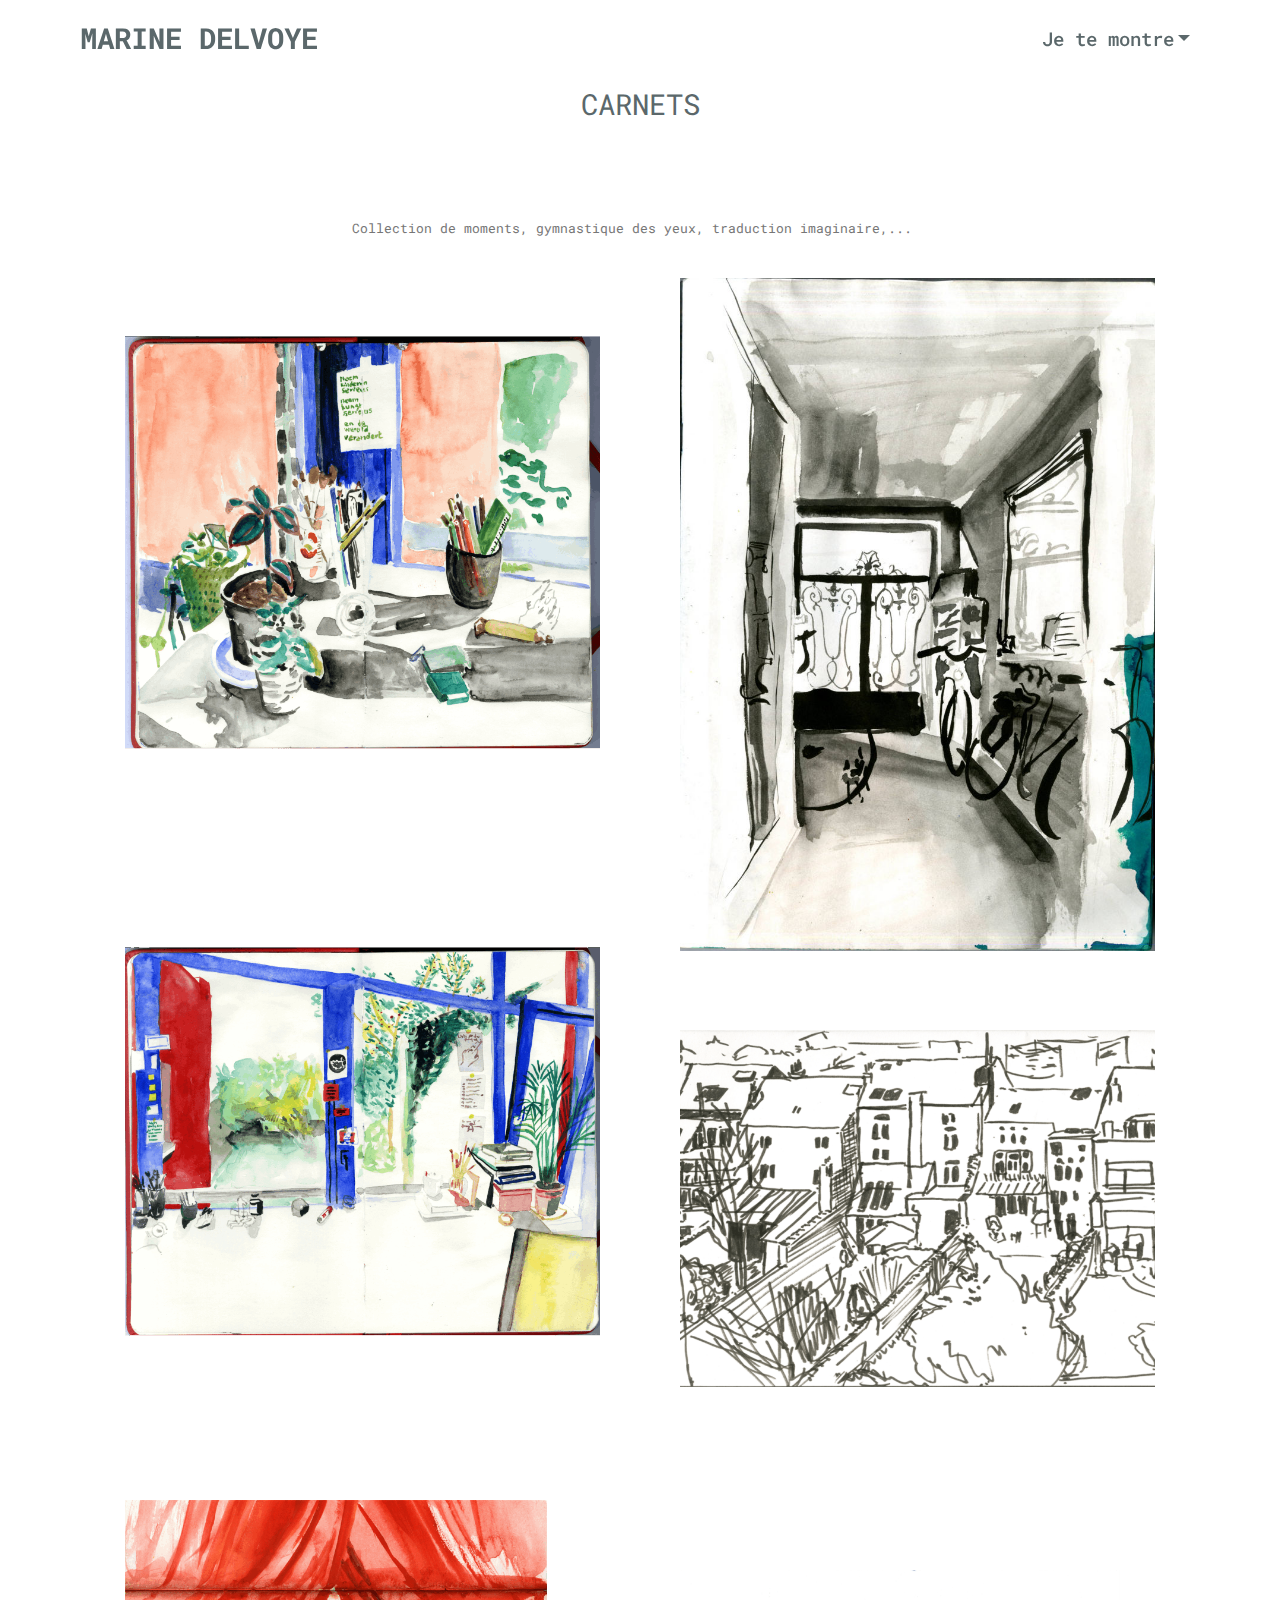
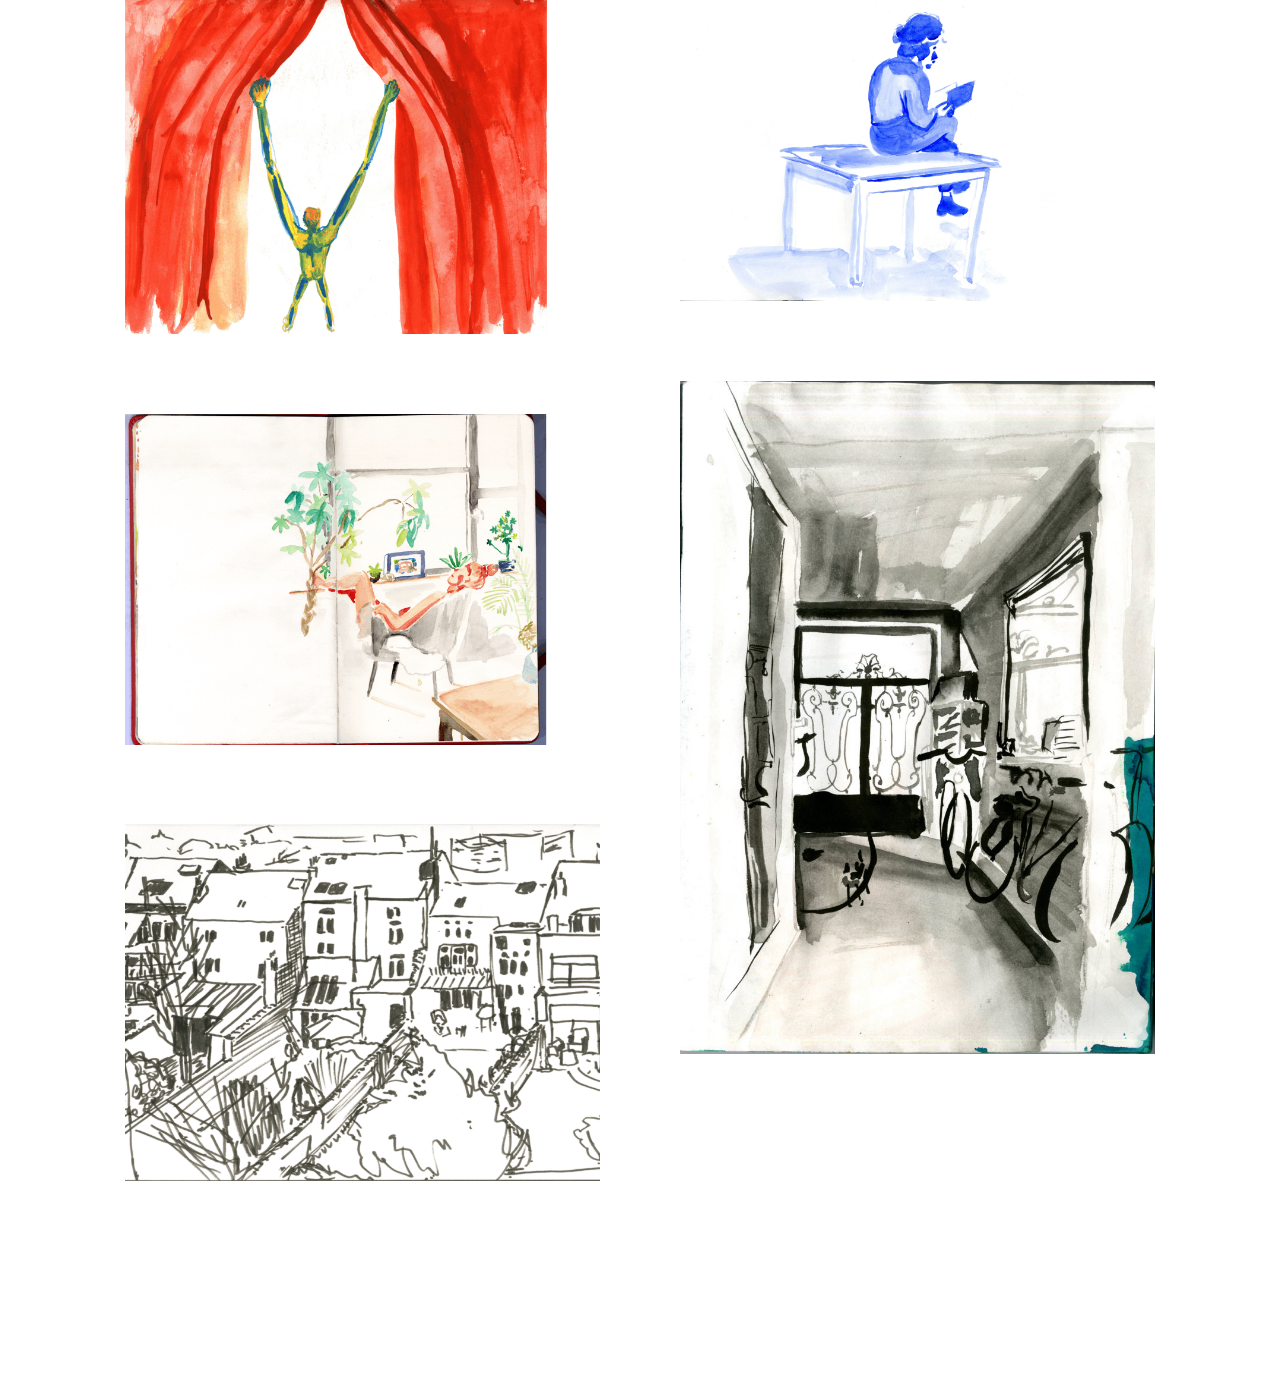
==== carnets.html @ c3b9d679 "create github pages" ====
<!DOCTYPE html>
<html >
<head>
  <!-- Site made with Mobirise Website Builder v4.8.6, https://mobirise.com -->
  <meta charset="UTF-8">
  <meta http-equiv="X-UA-Compatible" content="IE=edge">
  <meta name="generator" content="Mobirise v4.8.6, mobirise.com">
  <meta name="viewport" content="width=device-width, initial-scale=1, minimum-scale=1">
  <link rel="shortcut icon" href="assets/images/logo2.png" type="image/x-icon">
  <meta name="description" content="Web Site Builder Description">
  <title>Carnets</title>
  <link rel="stylesheet" href="assets/web/assets/mobirise-icons/mobirise-icons.css">
  <link rel="stylesheet" href="assets/web/assets/mobirise-icons2/mobirise2.css">
  <link rel="stylesheet" href="assets/tether/tether.min.css">
  <link rel="stylesheet" href="assets/bootstrap/css/bootstrap.min.css">
  <link rel="stylesheet" href="assets/bootstrap/css/bootstrap-grid.min.css">
  <link rel="stylesheet" href="assets/bootstrap/css/bootstrap-reboot.min.css">
  <link rel="stylesheet" href="assets/dropdown/css/style.css">
  <link rel="stylesheet" href="assets/animatecss/animate.min.css">
  <link rel="stylesheet" href="assets/theme/css/style.css">
  <link rel="stylesheet" href="assets/gallery/style.css">
  <link rel="stylesheet" href="assets/mobirise/css/mbr-additional.css" type="text/css">
  
  
  
</head>
<body>
  <section class="menu cid-qTkzRZLJNu" once="menu" id="menu1-c">

    

    <nav class="navbar navbar-expand beta-menu navbar-dropdown align-items-center navbar-fixed-top navbar-toggleable-sm bg-color transparent">
        <button class="navbar-toggler navbar-toggler-right" type="button" data-toggle="collapse" data-target="#navbarSupportedContent" aria-controls="navbarSupportedContent" aria-expanded="false" aria-label="Toggle navigation">
            <div class="hamburger">
                <span></span>
                <span></span>
                <span></span>
                <span></span>
            </div>
        </button>
        <div class="menu-logo">
            <div class="navbar-brand">
                
                <span class="navbar-caption-wrap"><a class="navbar-caption text-warning display-5" href="index.html">MARINE DELVOYE</a></span>
            </div>
        </div>
        <div class="collapse navbar-collapse" id="navbarSupportedContent">
            <ul class="navbar-nav nav-dropdown nav-right" data-app-modern-menu="true"><li class="nav-item dropdown open">
                    <a class="nav-link link text-warning dropdown-toggle display-4" href="illustrations.html" aria-expanded="true" data-toggle="dropdown-submenu">Je te montre</a><div class="dropdown-menu"><a class="text-warning dropdown-item display-4" href="illustrations.html" aria-expanded="false">Illustrations</a><a class="text-warning dropdown-item display-4" href="carnets.html" aria-expanded="true">Carnets</a><a class="text-warning dropdown-item display-4" href="collaborations.html" aria-expanded="false">Collaborations</a><a class="text-warning dropdown-item display-4" href="illustrations.html" aria-expanded="false">Où me joindre</a></div>
                </li></ul>
            
        </div>
    </nav>
</section>

<section class="engine"><a href="https://mobirise.info/x">css templates</a></section><section class="mbr-section content5 cid-r95pR6ibnv" id="content5-t">

    

    

    <div class="container">
        <div class="media-container-row">
            <div class="title col-12 col-md-8">
                <h2 class="align-center mbr-bold mbr-white pb-3 mbr-fonts-style display-5"><span style="font-weight: normal;">CARNETS</span></h2>
                
                
                
            </div>
        </div>
    </div>
</section>

<section class="mbr-section article content1 cid-r95pY1ogqP" id="content1-u">
    
     

    <div class="container">
        <div class="media-container-row">
            <div class="mbr-text col-12 col-md-8 mbr-fonts-style display-7">Collection de moments, gymnastique des yeux, traduction imaginaire,... &nbsp;</div>
        </div>
    </div>
</section>

<section class="mbr-gallery mbr-slider-carousel cid-r95qoaWwRf" id="gallery1-x">

    

    <div class="container">
        <div><!-- Filter --><!-- Gallery --><div class="mbr-gallery-row"><div class="mbr-gallery-layout-default"><div><div><div class="mbr-gallery-item mbr-gallery-item--p5" data-video-url="false" data-tags="Impressionnant"><div href="#lb-gallery1-x" data-slide-to="0" data-toggle="modal"><img src="assets/images/untitled-1-1920x2148-800x895.png" alt="" title=""><span class="icon-focus"></span></div></div><div class="mbr-gallery-item mbr-gallery-item--p5" data-video-url="false" data-tags="Créatif"><div href="#lb-gallery1-x" data-slide-to="1" data-toggle="modal"><img src="assets/images/img023-2000x2832-800x1133.jpg" alt="" title=""><span class="icon-focus"></span></div></div><div class="mbr-gallery-item mbr-gallery-item--p5" data-video-url="false" data-tags="Adaptatif"><div href="#lb-gallery1-x" data-slide-to="2" data-toggle="modal"><img src="assets/images/bureau-2-1920x2148-800x895.png" alt="" title=""><span class="icon-focus"></span></div></div><div class="mbr-gallery-item mbr-gallery-item--p5" data-video-url="false" data-tags="Animé"><div href="#lb-gallery1-x" data-slide-to="3" data-toggle="modal"><img src="assets/images/etiquette-carnet-ii-1024x768-800x600.png" alt="" title=""><span class="icon-focus"></span></div></div><div class="mbr-gallery-item mbr-gallery-item--p5" data-video-url="false" data-tags="Impressionnant"><div href="#lb-gallery1-x" data-slide-to="4" data-toggle="modal"><img src="assets/images/justine-1080x1920-800x1422.png" alt="" title=""><span class="icon-focus"></span></div></div><div class="mbr-gallery-item mbr-gallery-item--p5" data-video-url="false" data-tags="Impressionnant"><div href="#lb-gallery1-x" data-slide-to="5" data-toggle="modal"><img src="assets/images/hello-1184x1080-800x730.png" alt="" title=""><span class="icon-focus"></span></div></div><div class="mbr-gallery-item mbr-gallery-item--p5" data-video-url="false" data-tags="Adaptatif"><div href="#lb-gallery1-x" data-slide-to="6" data-toggle="modal"><img src="assets/images/autre-1552x1080-800x557.png" alt="" title=""><span class="icon-focus"></span></div></div><div class="mbr-gallery-item mbr-gallery-item--p5" data-video-url="false" data-tags="Créatif"><div href="#lb-gallery1-x" data-slide-to="7" data-toggle="modal"><img src="assets/images/img023-2000x2832-800x1133.jpg" alt="" title=""><span class="icon-focus"></span></div></div><div class="mbr-gallery-item mbr-gallery-item--p5" data-video-url="false" data-tags="Adaptatif"><div href="#lb-gallery1-x" data-slide-to="8" data-toggle="modal"><img src="assets/images/justine-2-1552x1080-800x557.png" alt="" title=""><span class="icon-focus"></span></div></div><div class="mbr-gallery-item mbr-gallery-item--p5" data-video-url="false" data-tags="Animé"><div href="#lb-gallery1-x" data-slide-to="9" data-toggle="modal"><img src="assets/images/etiquette-carnet-ii-1024x768-800x600.png" alt="" title=""><span class="icon-focus"></span></div></div></div></div><div class="clearfix"></div></div></div><!-- Lightbox --><div data-app-prevent-settings="" class="mbr-slider modal fade carousel slide" tabindex="-1" data-keyboard="true" data-interval="false" id="lb-gallery1-x"><div class="modal-dialog"><div class="modal-content"><div class="modal-body"><ol class="carousel-indicators"><li data-app-prevent-settings="" data-target="#lb-gallery1-x" data-slide-to="0"></li><li data-app-prevent-settings="" data-target="#lb-gallery1-x" data-slide-to="1"></li><li data-app-prevent-settings="" data-target="#lb-gallery1-x" data-slide-to="2"></li><li data-app-prevent-settings="" data-target="#lb-gallery1-x" data-slide-to="3"></li><li data-app-prevent-settings="" data-target="#lb-gallery1-x" data-slide-to="4"></li><li data-app-prevent-settings="" data-target="#lb-gallery1-x" data-slide-to="5"></li><li data-app-prevent-settings="" data-target="#lb-gallery1-x" data-slide-to="6"></li><li data-app-prevent-settings="" data-target="#lb-gallery1-x" data-slide-to="7"></li><li data-app-prevent-settings="" data-target="#lb-gallery1-x" data-slide-to="8"></li><li data-app-prevent-settings="" data-target="#lb-gallery1-x" class=" active" data-slide-to="9"></li></ol><div class="carousel-inner"><div class="carousel-item"><img src="assets/images/untitled-1-1920x2148.png" alt="" title=""></div><div class="carousel-item"><img src="assets/images/img023-2000x2832.jpg" alt="" title=""></div><div class="carousel-item"><img src="assets/images/bureau-2-1920x2148.png" alt="" title=""></div><div class="carousel-item"><img src="assets/images/etiquette-carnet-ii-1024x768.png" alt="" title=""></div><div class="carousel-item"><img src="assets/images/justine-1080x1920.png" alt="" title=""></div><div class="carousel-item"><img src="assets/images/hello-1184x1080.png" alt="" title=""></div><div class="carousel-item"><img src="assets/images/autre-1552x1080.png" alt="" title=""></div><div class="carousel-item"><img src="assets/images/img023-2000x2832.jpg" alt="" title=""></div><div class="carousel-item"><img src="assets/images/justine-2-1552x1080.png" alt="" title=""></div><div class="carousel-item active"><img src="assets/images/etiquette-carnet-ii-1024x768.png" alt="" title=""></div></div><a class="carousel-control carousel-control-prev" role="button" data-slide="prev" href="#lb-gallery1-x"><span class="mbri-left mbr-iconfont" aria-hidden="true"></span><span class="sr-only">Previous</span></a><a class="carousel-control carousel-control-next" role="button" data-slide="next" href="#lb-gallery1-x"><span class="mbri-right mbr-iconfont" aria-hidden="true"></span><span class="sr-only">Next</span></a><a class="close" href="#" role="button" data-dismiss="modal"><span class="sr-only">Close</span></a></div></div></div></div></div>
    </div>

</section>

<section once="" class="cid-r96xgD36pM" id="footer6-1c">

    

    

    <div class="container">
        <div class="media-container-row align-center mbr-white">
            <div class="col-12">
                <p class="mbr-text mb-0 mbr-fonts-style display-7">
                    © Copyright 2017 Marine Delvoye - All Rights Reserved
                </p>
            </div>
        </div>
    </div>
</section>


  <script src="assets/web/assets/jquery/jquery.min.js"></script>
  <script src="assets/tether/tether.min.js"></script>
  <script src="assets/popper/popper.min.js"></script>
  <script src="assets/bootstrap/js/bootstrap.min.js"></script>
  <script src="assets/dropdown/js/script.min.js"></script>
  <script src="assets/touchswipe/jquery.touch-swipe.min.js"></script>
  <script src="assets/viewportchecker/jquery.viewportchecker.js"></script>
  <script src="assets/smoothscroll/smooth-scroll.js"></script>
  <script src="assets/bootstrapcarouselswipe/bootstrap-carousel-swipe.js"></script>
  <script src="assets/vimeoplayer/jquery.mb.vimeo_player.js"></script>
  <script src="assets/masonry/masonry.pkgd.min.js"></script>
  <script src="assets/imagesloaded/imagesloaded.pkgd.min.js"></script>
  <script src="assets/theme/js/script.js"></script>
  <script src="assets/gallery/player.min.js"></script>
  <script src="assets/gallery/script.js"></script>
  <script src="assets/slidervideo/script.js"></script>
  
  
 <div id="scrollToTop" class="scrollToTop mbr-arrow-up"><a style="text-align: center;"><i></i></a></div>
    <input name="animation" type="hidden">
  </body>
</html>
---- assets/web/assets/mobirise-icons/mobirise-icons.css ----
@font-face {
  font-family: 'MobiriseIcons';
  src:  url('mobirise-icons.eot?spat4u');
  src:  url('mobirise-icons.eot?spat4u#iefix') format('embedded-opentype'),
    url('mobirise-icons.ttf?spat4u') format('truetype'),
    url('mobirise-icons.woff?spat4u') format('woff'),
    url('mobirise-icons.svg?spat4u#MobiriseIcons') format('svg');
  font-weight: normal;
  font-style: normal;
}

[class^="mbri-"], [class*=" mbri-"] {
  /* use !important to prevent issues with browser extensions that change fonts */
  font-family: MobiriseIcons !important;
  speak: none;
  font-style: normal;
  font-weight: normal;
  font-variant: normal;
  text-transform: none;
  line-height: 1;

  /* Better Font Rendering =========== */
  -webkit-font-smoothing: antialiased;
  -moz-osx-font-smoothing: grayscale;
}

.mbri-add-submenu:before {
  content: "\e900";
}
.mbri-alert:before {
  content: "\e901";
}
.mbri-align-center:before {
  content: "\e902";
}
.mbri-align-justify:before {
  content: "\e903";
}
.mbri-align-left:before {
  content: "\e904";
}
.mbri-align-right:before {
  content: "\e905";
}
.mbri-android:before {
  content: "\e906";
}
.mbri-apple:before {
  content: "\e907";
}
.mbri-arrow-down:before {
  content: "\e908";
}
.mbri-arrow-next:before {
  content: "\e909";
}
.mbri-arrow-prev:before {
  content: "\e90a";
}
.mbri-arrow-up:before {
  content: "\e90b";
}
.mbri-bold:before {
  content: "\e90c";
}
.mbri-bookmark:before {
  content: "\e90d";
}
.mbri-bootstrap:before {
  content: "\e90e";
}
.mbri-briefcase:before {
  content: "\e90f";
}
.mbri-browse:before {
  content: "\e910";
}
.mbri-bulleted-list:before {
  content: "\e911";
}
.mbri-calendar:before {
  content: "\e912";
}
.mbri-camera:before {
  content: "\e913";
}
.mbri-cart-add:before {
  content: "\e914";
}
.mbri-cart-full:before {
  content: "\e915";
}
.mbri-cash:before {
  content: "\e916";
}
.mbri-change-style:before {
  content: "\e917";
}
.mbri-chat:before {
  content: "\e918";
}
.mbri-clock:before {
  content: "\e919";
}
.mbri-close:before {
  content: "\e91a";
}
.mbri-cloud:before {
  content: "\e91b";
}
.mbri-code:before {
  content: "\e91c";
}
.mbri-contact-form:before {
  content: "\e91d";
}
.mbri-credit-card:before {
  content: "\e91e";
}
.mbri-cursor-click:before {
  content: "\e91f";
}
.mbri-cust-feedback:before {
  content: "\e920";
}
.mbri-database:before {
  content: "\e921";
}
.mbri-delivery:before {
  content: "\e922";
}
.mbri-desktop:before {
  content: "\e923";
}
.mbri-devices:before {
  content: "\e924";
}
.mbri-down:before {
  content: "\e925";
}
.mbri-download:before {
  content: "\e989";
}
.mbri-drag-n-drop:before {
  content: "\e927";
}
.mbri-drag-n-drop2:before {
  content: "\e928";
}
.mbri-edit:before {
  content: "\e929";
}
.mbri-edit2:before {
  content: "\e92a";
}
.mbri-error:before {
  content: "\e92b";
}
.mbri-extension:before {
  content: "\e92c";
}
.mbri-features:before {
  content: "\e92d";
}
.mbri-file:before {
  content: "\e92e";
}
.mbri-flag:before {
  content: "\e92f";
}
.mbri-folder:before {
  content: "\e930";
}
.mbri-gift:before {
  content: "\e931";
}
.mbri-github:before {
  content: "\e932";
}
.mbri-globe:before {
  content: "\e933";
}
.mbri-globe-2:before {
  content: "\e934";
}
.mbri-growing-chart:before {
  content: "\e935";
}
.mbri-hearth:before {
  content: "\e936";
}
.mbri-help:before {
  content: "\e937";
}
.mbri-home:before {
  content: "\e938";
}
.mbri-hot-cup:before {
  content: "\e939";
}
.mbri-idea:before {
  content: "\e93a";
}
.mbri-image-gallery:before {
  content: "\e93b";
}
.mbri-image-slider:before {
  content: "\e93c";
}
.mbri-info:before {
  content: "\e93d";
}
.mbri-italic:before {
  content: "\e93e";
}
.mbri-key:before {
  content: "\e93f";
}
.mbri-laptop:before {
  content: "\e940";
}
.mbri-layers:before {
  content: "\e941";
}
.mbri-left-right:before {
  content: "\e942";
}
.mbri-left:before {
  content: "\e943";
}
.mbri-letter:before {
  content: "\e944";
}
.mbri-like:before {
  content: "\e945";
}
.mbri-link:before {
  content: "\e946";
}
.mbri-lock:before {
  content: "\e947";
}
.mbri-login:before {
  content: "\e948";
}
.mbri-logout:before {
  content: "\e949";
}
.mbri-magic-stick:before {
  content: "\e94a";
}
.mbri-map-pin:before {
  content: "\e94b";
}
.mbri-menu:before {
  content: "\e94c";
}
.mbri-mobile:before {
  content: "\e94d";
}
.mbri-mobile2:before {
  content: "\e94e";
}
.mbri-mobirise:before {
  content: "\e94f";
}
.mbri-more-horizontal:before {
  content: "\e950";
}
.mbri-more-vertical:before {
  content: "\e951";
}
.mbri-music:before {
  content: "\e952";
}
.mbri-new-file:before {
  content: "\e953";
}
.mbri-numbered-list:before {
  content: "\e954";
}
.mbri-opened-folder:before {
  content: "\e955";
}
.mbri-pages:before {
  content: "\e956";
}
.mbri-paper-plane:before {
  content: "\e957";
}
.mbri-paperclip:before {
  content: "\e958";
}
.mbri-photo:before {
  content: "\e959";
}
.mbri-photos:before {
  content: "\e95a";
}
.mbri-pin:before {
  content: "\e95b";
}
.mbri-play:before {
  content: "\e95c";
}
.mbri-plus:before {
  content: "\e95d";
}
.mbri-preview:before {
  content: "\e95e";
}
.mbri-print:before {
  content: "\e95f";
}
.mbri-protect:before {
  content: "\e960";
}
.mbri-question:before {
  content: "\e961";
}
.mbri-quote-left:before {
  content: "\e962";
}
.mbri-quote-right:before {
  content: "\e963";
}
.mbri-refresh:before {
  content: "\e964";
}
.mbri-responsive:before {
  content: "\e965";
}
.mbri-right:before {
  content: "\e966";
}
.mbri-rocket:before {
  content: "\e967";
}
.mbri-sad-face:before {
  content: "\e968";
}
.mbri-sale:before {
  content: "\e969";
}
.mbri-save:before {
  content: "\e96a";
}
.mbri-search:before {
  content: "\e96b";
}
.mbri-setting:before {
  content: "\e96c";
}
.mbri-setting2:before {
  content: "\e96d";
}
.mbri-setting3:before {
  content: "\e96e";
}
.mbri-share:before {
  content: "\e96f";
}
.mbri-shopping-bag:before {
  content: "\e970";
}
.mbri-shopping-basket:before {
  content: "\e971";
}
.mbri-shopping-cart:before {
  content: "\e972";
}
.mbri-sites:before {
  content: "\e973";
}
.mbri-smile-face:before {
  content: "\e974";
}
.mbri-speed:before {
  content: "\e975";
}
.mbri-star:before {
  content: "\e976";
}
.mbri-success:before {
  content: "\e977";
}
.mbri-sun:before {
  content: "\e978";
}
.mbri-sun2:before {
  content: "\e979";
}
.mbri-tablet:before {
  content: "\e97a";
}
.mbri-tablet-vertical:before {
  content: "\e97b";
}
.mbri-target:before {
  content: "\e97c";
}
.mbri-timer:before {
  content: "\e97d";
}
.mbri-to-ftp:before {
  content: "\e97e";
}
.mbri-to-local-drive:before {
  content: "\e97f";
}
.mbri-touch-swipe:before {
  content: "\e980";
}
.mbri-touch:before {
  content: "\e981";
}
.mbri-trash:before {
  content: "\e982";
}
.mbri-underline:before {
  content: "\e983";
}
.mbri-unlink:before {
  content: "\e984";
}
.mbri-unlock:before {
  content: "\e985";
}
.mbri-up-down:before {
  content: "\e986";
}
.mbri-up:before {
  content: "\e987";
}
.mbri-update:before {
  content: "\e988";
}
.mbri-upload:before {
 content: "\e926"; 
}
.mbri-user:before {
  content: "\e98a";
}
.mbri-user2:before {
  content: "\e98b";
}
.mbri-users:before {
  content: "\e98c";
}
.mbri-video:before {
  content: "\e98d";
}
.mbri-video-play:before {
  content: "\e98e";
}
.mbri-watch:before {
  content: "\e98f";
}
.mbri-website-theme:before {
  content: "\e990";
}
.mbri-wifi:before {
  content: "\e991";
}
.mbri-windows:before {
  content: "\e992";
}
.mbri-zoom-out:before {
  content: "\e993";
}
.mbri-redo:before {
  content: "\e994";
}
.mbri-undo:before {
  content: "\e995";
}
---- assets/web/assets/mobirise-icons2/mobirise2.css ----
@font-face {
  font-family: 'Moririse2';
  src:  url('mobirise2.eot?f2bix4');
  src:  url('mobirise2.eot?f2bix4#iefix') format('embedded-opentype'),
    url('mobirise2.ttf?f2bix4') format('truetype'),
    url('mobirise2.woff?f2bix4') format('woff'),
    url('mobirise2.svg?f2bix4#mobirise2') format('svg');
  font-weight: normal;
  font-style: normal;
}

[class^="mobi-"], [class*=" mobi-"] {
  /* use !important to prevent issues with browser extensions that change fonts */
  font-family: 'Moririse2' !important;
  speak: none;
  font-style: normal;
  font-weight: normal;
  font-variant: normal;
  text-transform: none;
  line-height: 1;

  /* Better Font Rendering =========== */
  -webkit-font-smoothing: antialiased;
  -moz-osx-font-smoothing: grayscale;
}

.mobi-mbri-add-submenu:before {
  content: "\e900";
}
.mobi-mbri-alert:before {
  content: "\e901";
}
.mobi-mbri-align-center:before {
  content: "\e902";
}
.mobi-mbri-align-justify:before {
  content: "\e903";
}
.mobi-mbri-align-left:before {
  content: "\e904";
}
.mobi-mbri-align-right:before {
  content: "\e905";
}
.mobi-mbri-android:before {
  content: "\e906";
}
.mobi-mbri-apple:before {
  content: "\e907";
}
.mobi-mbri-arrow-down:before {
  content: "\e908";
}
.mobi-mbri-arrow-next:before {
  content: "\e909";
}
.mobi-mbri-arrow-prev:before {
  content: "\e90a";
}
.mobi-mbri-arrow-up:before {
  content: "\e90b";
}
.mobi-mbri-bold:before {
  content: "\e90c";
}
.mobi-mbri-bookmark:before {
  content: "\e90d";
}
.mobi-mbri-bootstrap:before {
  content: "\e90e";
}
.mobi-mbri-briefcase:before {
  content: "\e90f";
}
.mobi-mbri-browse:before {
  content: "\e910";
}
.mobi-mbri-bulleted-list:before {
  content: "\e911";
}
.mobi-mbri-calendar:before {
  content: "\e912";
}
.mobi-mbri-camera:before {
  content: "\e913";
}
.mobi-mbri-cart-add:before {
  content: "\e914";
}
.mobi-mbri-cart-full:before {
  content: "\e915";
}
.mobi-mbri-cash:before {
  content: "\e916";
}
.mobi-mbri-change-style:before {
  content: "\e917";
}
.mobi-mbri-chat:before {
  content: "\e918";
}
.mobi-mbri-clock:before {
  content: "\e919";
}
.mobi-mbri-close:before {
  content: "\e91a";
}
.mobi-mbri-cloud:before {
  content: "\e91b";
}
.mobi-mbri-code:before {
  content: "\e91c";
}
.mobi-mbri-contact-form:before {
  content: "\e91d";
}
.mobi-mbri-credit-card:before {
  content: "\e91e";
}
.mobi-mbri-cursor-click:before {
  content: "\e91f";
}
.mobi-mbri-cust-feedback:before {
  content: "\e920";
}
.mobi-mbri-database:before {
  content: "\e921";
}
.mobi-mbri-delivery:before {
  content: "\e922";
}
.mobi-mbri-desktop:before {
  content: "\e923";
}
.mobi-mbri-devices:before {
  content: "\e924";
}
.mobi-mbri-down:before {
  content: "\e925";
}
.mobi-mbri-download-2:before {
  content: "\e926";
}
.mobi-mbri-download:before {
  content: "\e927";
}
.mobi-mbri-drag-n-drop-2:before {
  content: "\e928";
}
.mobi-mbri-drag-n-drop:before {
  content: "\e929";
}
.mobi-mbri-edit-2:before {
  content: "\e92a";
}
.mobi-mbri-edit:before {
  content: "\e92b";
}
.mobi-mbri-error:before {
  content: "\e92c";
}
.mobi-mbri-extension:before {
  content: "\e92d";
}
.mobi-mbri-features:before {
  content: "\e92e";
}
.mobi-mbri-file:before {
  content: "\e92f";
}
.mobi-mbri-flag:before {
  content: "\e930";
}
.mobi-mbri-folder:before {
  content: "\e931";
}
.mobi-mbri-gift:before {
  content: "\e932";
}
.mobi-mbri-github:before {
  content: "\e933";
}
.mobi-mbri-globe-2:before {
  content: "\e934";
}
.mobi-mbri-globe:before {
  content: "\e935";
}
.mobi-mbri-growing-chart:before {
  content: "\e936";
}
.mobi-mbri-hearth:before {
  content: "\e937";
}
.mobi-mbri-help:before {
  content: "\e938";
}
.mobi-mbri-home:before {
  content: "\e939";
}
.mobi-mbri-hot-cup:before {
  content: "\e93a";
}
.mobi-mbri-idea:before {
  content: "\e93b";
}
.mobi-mbri-image-gallery:before {
  content: "\e93c";
}
.mobi-mbri-image-slider:before {
  content: "\e93d";
}
.mobi-mbri-info:before {
  content: "\e93e";
}
.mobi-mbri-italic:before {
  content: "\e93f";
}
.mobi-mbri-key:before {
  content: "\e940";
}
.mobi-mbri-laptop:before {
  content: "\e941";
}
.mobi-mbri-layers:before {
  content: "\e942";
}
.mobi-mbri-left-right:before {
  content: "\e943";
}
.mobi-mbri-left:before {
  content: "\e944";
}
.mobi-mbri-letter:before {
  content: "\e945";
}
.mobi-mbri-like:before {
  content: "\e946";
}
.mobi-mbri-link:before {
  content: "\e947";
}
.mobi-mbri-lock:before {
  content: "\e948";
}
.mobi-mbri-login:before {
  content: "\e949";
}
.mobi-mbri-logout:before {
  content: "\e94a";
}
.mobi-mbri-magic-stick:before {
  content: "\e94b";
}
.mobi-mbri-map-pin:before {
  content: "\e94c";
}
.mobi-mbri-menu:before {
  content: "\e94d";
}
.mobi-mbri-mobile-2:before {
  content: "\e94e";
}
.mobi-mbri-mobile-horizontal:before {
  content: "\e94f";
}
.mobi-mbri-mobile:before {
  content: "\e950";
}
.mobi-mbri-mobirise:before {
  content: "\e951";
}
.mobi-mbri-more-horizontal:before {
  content: "\e952";
}
.mobi-mbri-more-vertical:before {
  content: "\e953";
}
.mobi-mbri-music:before {
  content: "\e954";
}
.mobi-mbri-new-file:before {
  content: "\e955";
}
.mobi-mbri-numbered-list:before {
  content: "\e956";
}
.mobi-mbri-opened-folder:before {
  content: "\e957";
}
.mobi-mbri-pages:before {
  content: "\e958";
}
.mobi-mbri-paper-plane:before {
  content: "\e959";
}
.mobi-mbri-paperclip:before {
  content: "\e95a";
}
.mobi-mbri-phone:before {
  content: "\e95b";
}
.mobi-mbri-photo:before {
  content: "\e95c";
}
.mobi-mbri-photos:before {
  content: "\e95d";
}
.mobi-mbri-pin:before {
  content: "\e95e";
}
.mobi-mbri-play:before {
  content: "\e95f";
}
.mobi-mbri-plus:before {
  content: "\e960";
}
.mobi-mbri-preview:before {
  content: "\e961";
}
.mobi-mbri-print:before {
  content: "\e962";
}
.mobi-mbri-protect:before {
  content: "\e963";
}
.mobi-mbri-question:before {
  content: "\e964";
}
.mobi-mbri-quote-left:before {
  content: "\e965";
}
.mobi-mbri-quote-right:before {
  content: "\e966";
}
.mobi-mbri-redo:before {
  content: "\e967";
}
.mobi-mbri-refresh:before {
  content: "\e968";
}
.mobi-mbri-responsive-2:before {
  content: "\e969";
}
.mobi-mbri-responsive:before {
  content: "\e96a";
}
.mobi-mbri-right:before {
  content: "\e96b";
}
.mobi-mbri-rocket:before {
  content: "\e96c";
}
.mobi-mbri-sad-face:before {
  content: "\e96d";
}
.mobi-mbri-sale:before {
  content: "\e96e";
}
.mobi-mbri-save:before {
  content: "\e96f";
}
.mobi-mbri-search:before {
  content: "\e970";
}
.mobi-mbri-setting-2:before {
  content: "\e971";
}
.mobi-mbri-setting-3:before {
  content: "\e972";
}
.mobi-mbri-setting:before {
  content: "\e973";
}
.mobi-mbri-share:before {
  content: "\e974";
}
.mobi-mbri-shopping-bag:before {
  content: "\e975";
}
.mobi-mbri-shopping-basket:before {
  content: "\e976";
}
.mobi-mbri-shopping-cart:before {
  content: "\e977";
}
.mobi-mbri-sites:before {
  content: "\e978";
}
.mobi-mbri-smile-face:before {
  content: "\e979";
}
.mobi-mbri-speed:before {
  content: "\e97a";
}
.mobi-mbri-star:before {
  content: "\e97b";
}
.mobi-mbri-success:before {
  content: "\e97c";
}
.mobi-mbri-sun:before {
  content: "\e97d";
}
.mobi-mbri-sun2:before {
  content: "\e97e";
}
.mobi-mbri-tablet-vertical:before {
  content: "\e97f";
}
.mobi-mbri-tablet:before {
  content: "\e980";
}
.mobi-mbri-target:before {
  content: "\e981";
}
.mobi-mbri-timer:before {
  content: "\e982";
}
.mobi-mbri-to-ftp:before {
  content: "\e983";
}
.mobi-mbri-to-local-drive:before {
  content: "\e984";
}
.mobi-mbri-touch-swipe:before {
  content: "\e985";
}
.mobi-mbri-touch:before {
  content: "\e986";
}
.mobi-mbri-trash:before {
  content: "\e987";
}
.mobi-mbri-underline:before {
  content: "\e988";
}
.mobi-mbri-undo:before {
  content: "\e989";
}
.mobi-mbri-unlink:before {
  content: "\e98a";
}
.mobi-mbri-unlock:before {
  content: "\e98b";
}
.mobi-mbri-up-down:before {
  content: "\e98c";
}
.mobi-mbri-up:before {
  content: "\e98d";
}
.mobi-mbri-update:before {
  content: "\e98e";
}
.mobi-mbri-upload-2:before {
  content: "\e98f";
}
.mobi-mbri-upload:before {
  content: "\e990";
}
.mobi-mbri-user-2:before {
  content: "\e991";
}
.mobi-mbri-user:before {
  content: "\e992";
}
.mobi-mbri-users:before {
  content: "\e993";
}
.mobi-mbri-video-play:before {
  content: "\e994";
}
.mobi-mbri-video:before {
  content: "\e995";
}
.mobi-mbri-watch:before {
  content: "\e996";
}
.mobi-mbri-website-theme-2:before {
  content: "\e997";
}
.mobi-mbri-website-theme:before {
  content: "\e998";
}
.mobi-mbri-wifi:before {
  content: "\e999";
}
.mobi-mbri-windows:before {
  content: "\e99a";
}
.mobi-mbri-zoom-in:before {
  content: "\e99b";
}
.mobi-mbri-zoom-out:before {
  content: "\e99c";
}
---- assets/dropdown/css/style.css ----
.navbar-dropdown {
  left: 0;
  padding: 0;
  position: absolute;
  right: 0;
  top: 0;
  transition: all 0.45s ease;
  z-index: 1030;
  background: #282828; }
  .navbar-dropdown .navbar-logo {
    margin-right: 0.8rem;
    transition: margin 0.3s ease-in-out;
    vertical-align: middle; }
    .navbar-dropdown .navbar-logo img {
      height: 3.125rem;
      transition: all 0.3s ease-in-out; }
    .navbar-dropdown .navbar-logo.mbr-iconfont {
      font-size: 3.125rem;
      line-height: 3.125rem; }
  .navbar-dropdown .navbar-caption {
    font-weight: 700;
    white-space: normal;
    vertical-align: -4px;
    line-height: 3.125rem !important; }
    .navbar-dropdown .navbar-caption, .navbar-dropdown .navbar-caption:hover {
      color: inherit;
      text-decoration: none; }
  .navbar-dropdown .mbr-iconfont + .navbar-caption {
    vertical-align: -1px; }
  .navbar-dropdown.navbar-fixed-top {
    position: fixed; }
  .navbar-dropdown .navbar-brand span {
    vertical-align: -4px; }
  .navbar-dropdown.bg-color.transparent {
    background: none; }
  .navbar-dropdown.navbar-short .navbar-brand {
    padding: 0.625rem 0; }
    .navbar-dropdown.navbar-short .navbar-brand span {
      vertical-align: -1px; }
  .navbar-dropdown.navbar-short .navbar-caption {
    line-height: 2.375rem !important;
    vertical-align: -2px; }
  .navbar-dropdown.navbar-short .navbar-logo {
    margin-right: 0.5rem; }
    .navbar-dropdown.navbar-short .navbar-logo img {
      height: 2.375rem; }
    .navbar-dropdown.navbar-short .navbar-logo.mbr-iconfont {
      font-size: 2.375rem;
      line-height: 2.375rem; }
  .navbar-dropdown.navbar-short .mbr-table-cell {
    height: 3.625rem; }
  .navbar-dropdown .navbar-close {
    left: 0.6875rem;
    position: fixed;
    top: 0.75rem;
    z-index: 1000; }
  .navbar-dropdown .hamburger-icon {
    content: "";
    display: inline-block;
    vertical-align: middle;
    width: 16px;
    -webkit-box-shadow: 0 -6px 0 1px #282828,0 0 0 1px #282828,0 6px 0 1px #282828;
    -moz-box-shadow: 0 -6px 0 1px #282828,0 0 0 1px #282828,0 6px 0 1px #282828;
    box-shadow: 0 -6px 0 1px #282828,0 0 0 1px #282828,0 6px 0 1px #282828; }

.dropdown-menu .dropdown-toggle[data-toggle="dropdown-submenu"]::after {
  border-bottom: 0.35em solid transparent;
  border-left: 0.35em solid;
  border-right: 0;
  border-top: 0.35em solid transparent;
  margin-left: 0.3rem; }

.dropdown-menu .dropdown-item:focus {
  outline: 0; }

.nav-dropdown {
  font-size: 0.75rem;
  font-weight: 500;
  height: auto !important; }
  .nav-dropdown .nav-btn {
    padding-left: 1rem; }
  .nav-dropdown .link {
    margin: .667em 1.667em;
    font-weight: 500;
    padding: 0;
    transition: color .2s ease-in-out; }
    .nav-dropdown .link.dropdown-toggle {
      margin-right: 2.583em; }
      .nav-dropdown .link.dropdown-toggle::after {
        margin-left: .25rem;
        border-top: 0.35em solid;
        border-right: 0.35em solid transparent;
        border-left: 0.35em solid transparent;
        border-bottom: 0; }
      .nav-dropdown .link.dropdown-toggle[aria-expanded="true"] {
        margin: 0;
        padding: 0.667em 3.263em  0.667em 1.667em; }
  .nav-dropdown .link::after,
  .nav-dropdown .dropdown-item::after {
    color: inherit; }
  .nav-dropdown .btn {
    font-size: 0.75rem;
    font-weight: 700;
    letter-spacing: 0;
    margin-bottom: 0;
    padding-left: 1.25rem;
    padding-right: 1.25rem; }
  .nav-dropdown .dropdown-menu {
    border-radius: 0;
    border: 0;
    left: 0;
    margin: 0;
    padding-bottom: 1.25rem;
    padding-top: 1.25rem;
    position: relative; }
  .nav-dropdown .dropdown-submenu {
    margin-left: 0.125rem;
    top: 0; }
  .nav-dropdown .dropdown-item {
    font-weight: 500;
    line-height: 2;
    padding: 0.3846em 4.615em 0.3846em 1.5385em;
    position: relative;
    transition: color .2s ease-in-out, background-color .2s ease-in-out; }
    .nav-dropdown .dropdown-item::after {
      margin-top: -0.3077em;
      position: absolute;
      right: 1.1538em;
      top: 50%; }
    .nav-dropdown .dropdown-item:focus, .nav-dropdown .dropdown-item:hover {
      background: none; }

@media (max-width: 767px) {
  .nav-dropdown.navbar-toggleable-sm {
    bottom: 0;
    display: none;
    left: 0;
    overflow-x: hidden;
    position: fixed;
    top: 0;
    transform: translateX(-100%);
    -ms-transform: translateX(-100%);
    -webkit-transform: translateX(-100%);
    width: 18.75rem;
    z-index: 999; } }
.nav-dropdown.navbar-toggleable-xl {
  bottom: 0;
  display: none;
  left: 0;
  overflow-x: hidden;
  position: fixed;
  top: 0;
  transform: translateX(-100%);
  -ms-transform: translateX(-100%);
  -webkit-transform: translateX(-100%);
  width: 18.75rem;
  z-index: 999; }

.nav-dropdown-sm {
  display: block !important;
  overflow-x: hidden;
  overflow: auto;
  padding-top: 3.875rem; }
  .nav-dropdown-sm::after {
    content: "";
    display: block;
    height: 3rem;
    width: 100%; }
  .nav-dropdown-sm.collapse.in ~ .navbar-close {
    display: block !important; }
  .nav-dropdown-sm.collapsing, .nav-dropdown-sm.collapse.in {
    transform: translateX(0);
    -ms-transform: translateX(0);
    -webkit-transform: translateX(0);
    transition: all 0.25s ease-out;
    -webkit-transition: all 0.25s ease-out;
    background: #282828; }
  .nav-dropdown-sm.collapsing[aria-expanded="false"] {
    transform: translateX(-100%);
    -ms-transform: translateX(-100%);
    -webkit-transform: translateX(-100%); }
  .nav-dropdown-sm .nav-item {
    display: block;
    margin-left: 0 !important;
    padding-left: 0; }
  .nav-dropdown-sm .link,
  .nav-dropdown-sm .dropdown-item {
    border-top: 1px dotted rgba(255, 255, 255, 0.1);
    font-size: 0.8125rem;
    line-height: 1.6;
    margin: 0 !important;
    padding: 0.875rem 2.4rem 0.875rem 1.5625rem !important;
    position: relative;
    white-space: normal; }
    .nav-dropdown-sm .link:focus, .nav-dropdown-sm .link:hover,
    .nav-dropdown-sm .dropdown-item:focus,
    .nav-dropdown-sm .dropdown-item:hover {
      background: rgba(0, 0, 0, 0.2) !important;
      color: #c0a375; }
  .nav-dropdown-sm .nav-btn {
    position: relative;
    padding: 1.5625rem 1.5625rem 0 1.5625rem; }
    .nav-dropdown-sm .nav-btn::before {
      border-top: 1px dotted rgba(255, 255, 255, 0.1);
      content: "";
      left: 0;
      position: absolute;
      top: 0;
      width: 100%; }
    .nav-dropdown-sm .nav-btn + .nav-btn {
      padding-top: 0.625rem; }
      .nav-dropdown-sm .nav-btn + .nav-btn::before {
        display: none; }
  .nav-dropdown-sm .btn {
    padding: 0.625rem 0; }
  .nav-dropdown-sm .dropdown-toggle[data-toggle="dropdown-submenu"]::after {
    margin-left: .25rem;
    border-top: 0.35em solid;
    border-right: 0.35em solid transparent;
    border-left: 0.35em solid transparent;
    border-bottom: 0; }
  .nav-dropdown-sm .dropdown-toggle[data-toggle="dropdown-submenu"][aria-expanded="true"]::after {
    border-top: 0;
    border-right: 0.35em solid transparent;
    border-left: 0.35em solid transparent;
    border-bottom: 0.35em solid; }
  .nav-dropdown-sm .dropdown-menu {
    margin: 0;
    padding: 0;
    position: relative;
    top: 0;
    left: 0;
    width: 100%;
    border: 0;
    float: none;
    border-radius: 0;
    background: none; }
  .nav-dropdown-sm .dropdown-submenu {
    left: 100%;
    margin-left: 0.125rem;
    margin-top: -1.25rem;
    top: 0; }

.navbar-toggleable-sm .nav-dropdown .dropdown-menu {
  position: absolute; }

.navbar-toggleable-sm .nav-dropdown .dropdown-submenu {
  left: 100%;
  margin-left: 0.125rem;
  margin-top: -1.25rem;
  top: 0; }

.navbar-toggleable-sm.opened .nav-dropdown .dropdown-menu {
  position: relative; }

.navbar-toggleable-sm.opened .nav-dropdown .dropdown-submenu {
  left: 0;
  margin-left: 00rem;
  margin-top: 0rem;
  top: 0; }

.is-builder .nav-dropdown.collapsing {
  transition: none !important; }

/*# sourceMappingURL=style.css.map */
---- assets/theme/css/style.css ----
/*!
 * Mobirise v4 theme (https://mobirise.com/)
 * Copyright 2017 Mobirise
 */section{background-color:#eeeeee}section,.container,.container-fluid{position:relative;word-wrap:break-word}a.mbr-iconfont:hover{text-decoration:none}.article .lead p,.article .lead ul,.article .lead ol,.article .lead pre,.article .lead blockquote{margin-bottom:0}a{font-style:normal;font-weight:400;cursor:pointer}a,a:hover{text-decoration:none}figure{margin-bottom:0}body{color:#232323}h1,h2,h3,h4,h5,h6,.h1,.h2,.h3,.h4,.h5,.h6,.display-1,.display-2,.display-3,.display-4{line-height:1;word-break:break-word;word-wrap:break-word}b,strong{font-weight:bold}blockquote{padding:10px 0 10px 20px;position:relative;border-left:2px solid;border-color:#ff3366}input:-webkit-autofill,input:-webkit-autofill:hover,input:-webkit-autofill:focus,input:-webkit-autofill:active{transition-delay:9999s;transition-property:background-color, color}textarea[type="hidden"]{display:none}body{position:relative}section{background-position:50% 50%;background-repeat:no-repeat;background-size:cover}section .mbr-background-video,section .mbr-background-video-preview{position:absolute;bottom:0;left:0;right:0;top:0}.hidden{visibility:hidden}.mbr-z-index20{z-index:20}/*! Base colors */.mbr-white{color:#ffffff}.mbr-black{color:#000000}.mbr-bg-white{background-color:#ffffff}.mbr-bg-black{background-color:#000000}/*! Text-aligns */.align-left{text-align:left}.align-center{text-align:center}.align-right{text-align:right}@media (max-width: 767px){.align-left,.align-center,.align-right,.mbr-section-btn,.mbr-section-title{text-align:center}}/*! Font-weight  */.mbr-light{font-weight:300}.mbr-regular{font-weight:400}.mbr-semibold{font-weight:500}.mbr-bold{font-weight:700}/*! Media  */.media-size-item{-webkit-flex:1 1 auto;-moz-flex:1 1 auto;-ms-flex:1 1 auto;-o-flex:1 1 auto;flex:1 1 auto}.media-content{-webkit-flex-basis:100%;flex-basis:100%}.media-container-row{display:-ms-flexbox;display:-webkit-flex;display:flex;-webkit-flex-direction:row;-ms-flex-direction:row;flex-direction:row;-webkit-flex-wrap:wrap;-ms-flex-wrap:wrap;flex-wrap:wrap;-webkit-justify-content:center;-ms-flex-pack:center;justify-content:center;-webkit-align-content:center;-ms-flex-line-pack:center;align-content:center;-webkit-align-items:start;-ms-flex-align:start;align-items:start}.media-container-row .media-size-item{width:400px}.media-container-column{display:-ms-flexbox;display:-webkit-flex;display:flex;-webkit-flex-direction:column;-ms-flex-direction:column;flex-direction:column;-webkit-flex-wrap:wrap;-ms-flex-wrap:wrap;flex-wrap:wrap;-webkit-justify-content:center;-ms-flex-pack:center;justify-content:center;-webkit-align-content:center;-ms-flex-line-pack:center;align-content:center;-webkit-align-items:stretch;-ms-flex-align:stretch;align-items:stretch}.media-container-column>*{width:100%}@media (min-width: 992px){.media-container-row{-webkit-flex-wrap:nowrap;-ms-flex-wrap:nowrap;flex-wrap:nowrap}}figure{overflow:hidden}figure[mbr-media-size]{transition:width 0.1s}.mbr-figure img,.mbr-figure iframe{display:block;width:100%}.card{background-color:transparent;border:none}.card-img{text-align:center;flex-shrink:0;-webkit-flex-shrink:0}.media{max-width:100%;margin:0 auto}.mbr-figure{-ms-flex-item-align:center;-ms-grid-row-align:center;-webkit-align-self:center;align-self:center}.media-container>div{max-width:100%}.mbr-figure img,.card-img img{width:100%}@media (max-width: 991px){.media-size-item{width:auto !important}.media{width:auto}.mbr-figure{width:100% !important}}/*! Buttons */.mbr-section-btn{margin-left:-.25rem;margin-right:-.25rem;font-size:0}nav .mbr-section-btn{margin-left:0rem;margin-right:0rem}/*! Btn icon margin */.btn .mbr-iconfont,.btn.btn-sm .mbr-iconfont{cursor:pointer;margin-right:0.5rem}.btn.btn-md .mbr-iconfont,.btn.btn-md .mbr-iconfont{margin-right:0.8rem}.mbr-regular{font-weight:400}.mbr-semibold{font-weight:500}.mbr-bold{font-weight:700}[type="submit"]{-webkit-appearance:none}/*! Full-screen */.mbr-fullscreen .mbr-overlay{min-height:100vh}.mbr-fullscreen{display:flex;display:-webkit-flex;display:-moz-flex;display:-ms-flex;display:-o-flex;align-items:center;-webkit-align-items:center;min-height:100vh;padding-top:3rem;padding-bottom:3rem}/*! Map */.map{height:25rem;position:relative}.map iframe{width:100%;height:100%}.form-asterisk{font-family:initial;position:absolute;top:-2px;font-weight:normal}/*! Scroll to top arrow */.mbr-arrow-up{bottom:25px;right:90px;position:fixed;text-align:right;z-index:5000;color:#ffffff;font-size:32px;transform:rotate(180deg);-webkit-transform:rotate(180deg)}.mbr-arrow-up a{background:rgba(0,0,0,0.2);border-radius:3px;color:#fff;display:inline-block;height:60px;width:60px;outline-style:none !important;position:relative;text-decoration:none;transition:all .3s ease-in-out;cursor:pointer;text-align:center}.mbr-arrow-up a:hover{background-color:rgba(0,0,0,0.4)}.mbr-arrow-up a i{line-height:60px}.mbr-arrow-up-icon{display:block;color:#fff}.mbr-arrow-up-icon::before{content:"\203a";display:inline-block;font-family:serif;font-size:32px;line-height:1;font-style:normal;position:relative;top:6px;left:-4px;-webkit-transform:rotate(-90deg);transform:rotate(-90deg)}/*! Arrow Down */.mbr-arrow{position:absolute;bottom:45px;left:50%;width:60px;height:60px;cursor:pointer;background-color:rgba(80,80,80,0.5);border-radius:50%;-webkit-transform:translateX(-50%);transform:translateX(-50%)}.mbr-arrow>a{display:inline-block;text-decoration:none;outline-style:none;-webkit-animation:arrowdown 1.7s ease-in-out infinite;animation:arrowdown 1.7s ease-in-out infinite}.mbr-arrow>a>i{position:absolute;top:-2px;left:15px;font-size:2rem}@keyframes arrowdown{0%{transform:translateY(0px);-webkit-transform:translateY(0px)}50%{transform:translateY(-5px);-webkit-transform:translateY(-5px)}100%{transform:translateY(0px);-webkit-transform:translateY(0px)}}@-webkit-keyframes arrowdown{0%{transform:translateY(0px);-webkit-transform:translateY(0px)}50%{transform:translateY(-5px);-webkit-transform:translateY(-5px)}100%{transform:translateY(0px);-webkit-transform:translateY(0px)}}@media (max-width: 500px){.mbr-arrow-up{left:50%;right:auto;transform:translateX(-50%) rotate(180deg);-webkit-transform:translateX(-50%) rotate(180deg)}}@keyframes gradient-animation{from{background-position:0% 100%;animation-timing-function:ease-in-out}to{background-position:100% 0%;animation-timing-function:ease-in-out}}@-webkit-keyframes gradient-animation{from{background-position:0% 100%;animation-timing-function:ease-in-out}to{background-position:100% 0%;animation-timing-function:ease-in-out}}.bg-gradient{background-size:200% 200%;animation:gradient-animation 5s infinite alternate;-webkit-animation:gradient-animation 5s infinite alternate}.menu .navbar-brand{display:-webkit-flex}.menu .navbar-brand span{display:flex;display:-webkit-flex}.menu .navbar-brand .navbar-caption-wrap{display:-webkit-flex}.menu .navbar-brand .navbar-logo img{display:-webkit-flex}@media (min-width: 768px) and (max-width: 991px){.menu .navbar-toggleable-sm .navbar-nav{display:-webkit-box;display:-webkit-flex;display:-ms-flexbox}}@media (min-width: 992px){.menu .navbar-nav.nav-dropdown{display:-webkit-flex}.menu .navbar-toggleable-sm .navbar-collapse{display:-webkit-flex !important}}.navbar{display:-webkit-flex;-webkit-flex-wrap:wrap;-webkit-align-items:center;-webkit-justify-content:space-between}.navbar-collapse{-webkit-flex-basis:100%;-webkit-flex-grow:1;-webkit-align-items:center}.nav-dropdown .link{padding:.667em 1.667em !important;margin:0 !important}.nav{display:-webkit-flex;-webkit-flex-wrap:wrap}.row{display:-webkit-flex;-webkit-flex-wrap:wrap}.justify-content-center{-webkit-justify-content:center}.form-inline{display:-webkit-flex;-webkit-flex-flow:row wrap;-webkit-align-items:center}.card-wrapper{flex:1;-webkit-flex:1}.carousel-control{display:-webkit-flex;-webkit-align-items:center;-webkit-justify-content:center}.carousel-controls{display:-webkit-flex}.media{display:-webkit-flex}
/*# sourceMappingURL=style.css.map */
.engine {
	position: absolute;
	text-indent: -2400px;
	text-align: center;
	padding: 0;
	top: 0;
	left: -2400px;
}
---- assets/gallery/style.css ----
/*-------

   Gallery

-------*/
.mbr-gallery .mbr-gallery-item {
  position: relative;
  display: inline-block;
  width: 25%;
  cursor: pointer; }

@media (max-width: 768px) {
  .mbr-gallery .mbr-gallery-item {
    width: 50%; } }
@media (max-width: 400px) {
  .mbr-gallery .mbr-gallery-item {
    width: 100%; } }
.mbr-gallery .icon-focus,
.mbr-gallery .icon-video {
  position: absolute;
  top: calc(50% - 32px);
  left: calc(50% - 24px);
  font-family: 'MobiriseIcons' !important;
  font-size: 3rem !important;
  color: #fff;
  opacity: 0;
  transition: .2s opacity ease-in-out;
  z-index: 5; }

.mbr-gallery .icon-focus::before {
  content: '\e96b'; }

.mbr-gallery .icon-video::before {
  content: '\e95c'; }

.mbr-gallery .mbr-gallery-item > div:hover .icon-focus,
.mbr-gallery .mbr-gallery-item > div:hover .icon-video {
  opacity: 1; }

.mbr-gallery .mbr-gallery-item img {
  width: 100%;
  opacity: 1;
  -webkit-transition: .2s opacity ease-in-out;
  transition: .2s opacity ease-in-out; }

.mbr-gallery .mbr-gallery-item > div:hover img {
  opacity: 1; }

.mbr-gallery .mbr-gallery-item > div {
  background: #fff;
  display: block;
  outline: none;
  position: relative; }

.mbr-gallery .mbr-gallery-item .icon {
  -webkit-transform: translateX(-50%) translateY(-50%);
  -webkit-transition: .2s opacity ease-in-out;
  color: #000;
  font-size: 30px;
  height: 69px;
  left: 50%;
  opacity: 0;
  position: absolute;
  top: 50%;
  transform: translateX(-50%) translateY(-50%);
  transition: .2s opacity ease-in-out;
  width: 69px; }

.mbr-gallery .mbr-gallery-item .icon::after,
.mbr-gallery .mbr-gallery-item .icon::before {
  content: '';
  display: block;
  position: absolute;
  height: 69px;
  width: 1px;
  margin-left: 34.5px;
  background-color: #fff; }

.mbr-gallery .mbr-gallery-item .icon::after {
  width: 69px;
  height: 1px;
  margin-left: 0;
  margin-top: 34.5px; }

.mbr-gallery .mbr-gallery-item > div:hover .icon {
  opacity: 1; }

.mbr-gallery .mbr-gallery-item > div:hover::before {
  opacity: .9; }

.mbr-gallery .mbr-gallery-item > div:hover .mbr-gallery-title {
  background: transparent !important; }

/* remove spacing */
.mbr-gallery .mbr-gallery-row.no-gutter {
  margin: 0; }

.mbr-gallery .mbr-gallery-row.no-gutter .mbr-gallery-item {
  padding: 0; }

/* container */
.mbr-gallery .container.mbr-gallery-layout-default {
  padding: 93px 0; }

/* fix horizontal scrollbar */
.mbr-gallery .mbr-gallery-layout-article,
.mbr-gallery .mbr-gallery-layout-default {
  overflow: hidden; }

/* lightbox */
.mbr-gallery .modal {
  position: fixed;
  overflow: hidden;
  padding-right: 0 !important; }

.mbr-gallery .modal-content {
  border-radius: 0;
  border: none;
  background: transparent; }

.mbr-gallery .modal-body {
  padding: 0; }

.mbr-gallery .modal-body img {
  width: 100%; }

.mbr-gallery .modal .close {
  position: fixed;
  background: #1b1b1b;
  opacity: .5;
  font-size: 35px;
  font-weight: 300;
  width: 70px;
  height: 70px;
  border-radius: 50%;
  color: #fff;
  top: 2.5rem;
  right: 2.5rem;
  line-height: 70px;
  border: none;
  text-align: center;
  text-shadow: none;
  z-index: 5;
  -webkit-transition: opacity .3s ease;
  -moz-transition: opacity .3s ease;
  -o-transition: opacity .3s ease;
  transition: opacity .3s ease;
  font-family: 'MobiriseIcons'; }
  .mbr-gallery .modal .close::before {
    content: '\e91a'; }

.mbr-gallery .modal .close:hover {
  opacity: 1;
  background: #000;
  color: #fff; }

.mbr-gallery .modal-dialog {
  max-width: 100% !important; }

.mbr-gallery .modal.in .modal-dialog {
  margin: 0 auto; }

/* modal back color opacity */
.modal-backdrop.in {
  opacity: .8;
  filter: alpha(opacity=80); }

@media (max-width: 768px) {
  .mbr-gallery .carousel-control,
  .mbr-gallery .carousel-indicators,
  .mbr-gallery .modal .close {
    position: fixed; } }
/* fix fade in effect */
.mbr-gallery .modal.fade .modal-dialog {
  -webkit-transition: margin-top .3s ease-out;
  -moz-transition: margin-top .3s ease-out;
  -o-transition: margin-top .3s ease-out;
  transition: margin-top .3s ease-out; }

.mbr-gallery .modal.fade .modal-dialog,
.mbr-gallery .modal.in .modal-dialog {
  -webkit-transform: none;
  -ms-transform: none;
  -o-transform: none;
  transform: none; }

/*-------

   Slider

-------*/
.mbr-slider .carousel-inner > .active,
.mbr-slider .carousel-inner > .next,
.mbr-slider .carousel-inner > .prev {
  display: table; }

.mbr-slider .carousel-control {
  position: absolute;
  width: 70px;
  height: 70px;
  top: 50%;
  margin-top: -35px;
  line-height: 70px;
  border-radius: 50%;
  font-size: 35px;
  border: 0;
  opacity: .5;
  text-shadow: none;
  z-index: 5;
  color: #fff;
  -webkit-transition: all .2s ease-in-out 0s;
  -o-transition: all .2s ease-in-out 0s;
  transition: all .2s ease-in-out 0s; }

.mbr-gallery .mbr-slider .carousel-control {
  position: fixed; }

@media (max-width: 991px) {
  .mbr-gallery .mbr-slider .carousel-control {
    bottom: 2.5rem;
    margin-top: 0;
    top: auto;
    z-index: 17; } }
.mbr-gallery .mbr-slider .carousel-inner > .active {
  display: block; }

.mbr-slider .carousel-control.left {
  left: 0;
  margin-left: 2.5rem; }

.mbr-slider .carousel-control.right {
  right: 0;
  margin-right: 2.5rem; }

.mbr-slider .carousel-control .icon-next,
.mbr-slider .carousel-control .icon-prev {
  margin-top: -18px;
  font-size: 40px;
  line-height: 27px; }

.mbr-slider .carousel-control:hover {
  background: #1b1b1b;
  color: #fff;
  opacity: 1; }

.mbr-slider .carousel-indicators {
  position: absolute;
  bottom: 0;
  margin-bottom: 1.5rem !important; }

@media (max-width: 543px) {
  .mbr-slider .carousel-indicators {
    display: none; } }
.carousel-indicators .active,
.carousel-indicators li {
  width: 15px;
  height: 15px;
  margin: 3px;
  background: #1b1b1b;
  border: 0;
  opacity: .5; }

.carousel-indicators .active {
  border: 4px solid #1b1b1b;
  background: #fff; }

.carousel-indicators li {
  max-width: 15px;
  max-height: 15px;
  margin: 3px;
  background: #1b1b1b;
  border: 0;
  border-radius: 50%;
  opacity: .5; }

.carousel-indicators li.active {
  border: 4px solid #1b1b1b;
  background: #fff; }

.container .carousel-indicators {
  margin-bottom: 3px; }

.mbr-gallery .mbr-slider .carousel-indicators {
  position: fixed;
  margin-bottom: 2.5rem !important; }

@media (max-width: 991px) {
  .mbr-gallery .mbr-slider .carousel-indicators {
    margin-bottom: 3.625rem !important;
    padding-left: 2.5rem;
    padding-right: 2.5rem; } }
.mbr-slider .carousel-indicators .active,
.mbr-slider .carousel-indicators li {
  width: 20px;
  height: 20px;
  margin: 3px;
  background: #1b1b1b;
  border: 0;
  opacity: .5; }

.mbr-slider .carousel-indicators .active {
  border: 4px solid #1b1b1b;
  background: #fff; }

@media (max-width: 767px) {
  .mbr-slider .carousel-control {
    top: auto;
    bottom: 20px; }

  .mbr-slider > .container .carousel-control {
    margin-bottom: 0; } }
/* boxed slider */
.mbr-slider > .boxed-slider {
  position: relative;
  padding: 93px 0; }

.mbr-slider > .boxed-slider > div {
  position: relative; }

.mbr-slider > .container img {
  width: 100%; }

.mbr-slider > .container img + .row {
  position: absolute;
  top: 50%;
  left: 0;
  right: 0;
  -webkit-transform: translateY(-50%);
  -moz-transform: translateY(-50%);
  transform: translateY(-50%);
  z-index: 2; }

.mbr-slider .mbr-section {
  padding: 0;
  background-attachment: scroll; }

.mbr-slider .mbr-table-cell {
  padding: 0; }

.mbr-slider > .container .carousel-indicators {
  margin-bottom: 3px; }

/* article slider */
.mbr-slider > .article-slider .mbr-section,
.mbr-slider > .article-slider .mbr-section .mbr-table-cell {
  padding-top: 0;
  padding-bottom: 0; }

.modal-backdrop.show {
  opacity: .7; }

.video-container .mbr-background-video iframe {
  width: 100%;
  height: 100%; }

.mbr-gallery-item__hided {
  position: absolute !important;
  left: 0 !important;
  width: 0 !important;
  height: 0;
  padding: 0 !important; }

.mbr-gallery-item__hided img {
  display: none !important; }

.mbr-gallery-item__hided span {
  display: none !important; }

.mbr-gallery-filter {
  padding-top: 30px;
  padding-bottom: 30px;
  text-align: center; }
  .mbr-gallery-filter li {
    display: inline-block;
    padding: 5px 0;
    transition: all .3s ease-out; }
    .mbr-gallery-filter li .btn {
      cursor: pointer; }
  .mbr-gallery-filter.gallery-filter__bg li {
    color: #fff; }
  .mbr-gallery-filter.gallery-filter__bg .active {
    color: #000;
    background-color: #fff; }
  .mbr-gallery-filter ul {
    display: inline-block;
    width: 100%;
    padding-left: 0;
    margin-bottom: 0;
    list-style: none; }

.mbr-gallery-item > div {
  position: relative; }

.mbr-gallery-item--p1 {
  padding: 0.5rem; }

.mbr-gallery-item--p2 {
  padding: 1rem; }

.mbr-gallery-item--p3 {
  padding: 1.5rem; }

.mbr-gallery-item--p4 {
  padding: 2rem; }

.mbr-gallery-item--p5 {
  padding: 2.5rem; }

.mbr-gallery-item--p6 {
  padding: 3rem; }

.mbr-gallery .mbr-gallery-item--p4 {
  width: 33.333%; }

.mbr-gallery .mbr-gallery-item--p6, .mbr-gallery .mbr-gallery-item--p5 {
  width: 50%; }

@media (max-width: 992px) {
  .mbr-gallery-item--p1 {
    padding: 0.5rem; }

  .mbr-gallery-item--p2 {
    padding: 0.8rem; }

  .mbr-gallery-item--p3 {
    padding: 1rem; }

  .mbr-gallery-item--p4 {
    padding: 1.5rem; }

  .mbr-gallery-item--p5 {
    padding: 1.8rem; }

  .mbr-gallery-item--p6 {
    padding: 2rem; }

  .mbr-gallery .mbr-gallery-item--p2,
  .mbr-gallery .mbr-gallery-item--p3 {
    width: 50%; }

  .mbr-gallery .mbr-gallery-item--p6,
  .mbr-gallery .mbr-gallery-item--p5,
  .mbr-gallery .mbr-gallery-item--p4 {
    width: 100%; } }
@media (max-width: 400px) {
  .mbr-gallery .mbr-gallery-item--p3,
  .mbr-gallery .mbr-gallery-item--p2,
  .mbr-gallery .mbr-gallery-item--p1 {
    width: 100%; } }

/*# sourceMappingURL=style.css.map */
---- assets/mobirise/css/mbr-additional.css ----
@import url(https://fonts.googleapis.com/css?family=Roboto+Mono:100,100i,300,300i,400,400i,500,500i,700,700i);





body {
  font-style: normal;
  line-height: 1.5;
}
.mbr-section-title {
  font-style: normal;
  line-height: 1.2;
}
.mbr-section-subtitle {
  line-height: 1.3;
}
.mbr-text {
  font-style: normal;
  line-height: 1.6;
}
.display-1 {
  font-family: 'Roboto Mono', monospace;
  font-size: 3.4rem;
}
.display-1 > .mbr-iconfont {
  font-size: 5.44rem;
}
.display-2 {
  font-family: 'Roboto Mono', monospace;
  font-size: 2rem;
}
.display-2 > .mbr-iconfont {
  font-size: 3.2rem;
}
.display-4 {
  font-family: 'Roboto Mono', monospace;
  font-size: 1.2rem;
}
.display-4 > .mbr-iconfont {
  font-size: 1.92rem;
}
.display-5 {
  font-family: 'Roboto Mono', monospace;
  font-size: 1.8rem;
}
.display-5 > .mbr-iconfont {
  font-size: 2.88rem;
}
.display-7 {
  font-family: 'Roboto Mono', monospace;
  font-size: 0.8rem;
}
.display-7 > .mbr-iconfont {
  font-size: 1.28rem;
}
/* ---- Fluid typography for mobile devices ---- */
/* 1.4 - font scale ratio ( bootstrap == 1.42857 ) */
/* 100vw - current viewport width */
/* (48 - 20)  48 == 48rem == 768px, 20 == 20rem == 320px(minimal supported viewport) */
/* 0.65 - min scale variable, may vary */
@media (max-width: 768px) {
  .display-1 {
    font-size: 2.72rem;
    font-size: calc( 1.8399999999999999rem + (3.4 - 1.8399999999999999) * ((100vw - 20rem) / (48 - 20)));
    line-height: calc( 1.4 * (1.8399999999999999rem + (3.4 - 1.8399999999999999) * ((100vw - 20rem) / (48 - 20))));
  }
  .display-2 {
    font-size: 1.6rem;
    font-size: calc( 1.35rem + (2 - 1.35) * ((100vw - 20rem) / (48 - 20)));
    line-height: calc( 1.4 * (1.35rem + (2 - 1.35) * ((100vw - 20rem) / (48 - 20))));
  }
  .display-4 {
    font-size: 0.96rem;
    font-size: calc( 1.07rem + (1.2 - 1.07) * ((100vw - 20rem) / (48 - 20)));
    line-height: calc( 1.4 * (1.07rem + (1.2 - 1.07) * ((100vw - 20rem) / (48 - 20))));
  }
  .display-5 {
    font-size: 1.44rem;
    font-size: calc( 1.28rem + (1.8 - 1.28) * ((100vw - 20rem) / (48 - 20)));
    line-height: calc( 1.4 * (1.28rem + (1.8 - 1.28) * ((100vw - 20rem) / (48 - 20))));
  }
}
/* Buttons */
.btn {
  font-weight: 500;
  border-width: 2px;
  font-style: normal;
  letter-spacing: 1px;
  margin: .4rem .8rem;
  white-space: normal;
  -webkit-transition: all 0.3s ease-in-out;
  -moz-transition: all 0.3s ease-in-out;
  transition: all 0.3s ease-in-out;
  display: inline-flex;
  align-items: center;
  justify-content: center;
  word-break: break-word;
  -webkit-align-items: center;
  -webkit-justify-content: center;
  display: -webkit-inline-flex;
  padding: 1rem 3rem;
  border-radius: 3px;
}
.btn-sm {
  font-weight: 500;
  letter-spacing: 1px;
  -webkit-transition: all 0.3s ease-in-out;
  -moz-transition: all 0.3s ease-in-out;
  transition: all 0.3s ease-in-out;
  padding: 0.6rem 1.5rem;
  border-radius: 3px;
}
.btn-md {
  font-weight: 500;
  letter-spacing: 1px;
  margin: .4rem .8rem !important;
  -webkit-transition: all 0.3s ease-in-out;
  -moz-transition: all 0.3s ease-in-out;
  transition: all 0.3s ease-in-out;
  padding: 1rem 3rem;
  border-radius: 3px;
}
.btn-lg {
  font-weight: 500;
  letter-spacing: 1px;
  margin: .4rem .8rem !important;
  -webkit-transition: all 0.3s ease-in-out;
  -moz-transition: all 0.3s ease-in-out;
  transition: all 0.3s ease-in-out;
  padding: 1.2rem 3.2rem;
  border-radius: 3px;
}
.bg-primary {
  background-color: #ffffff !important;
}
.bg-success {
  background-color: #073b4c !important;
}
.bg-info {
  background-color: #cc2952 !important;
}
.bg-warning {
  background-color: #5b686b !important;
}
.bg-danger {
  background-color: #c4bc3b !important;
}
.btn-primary,
.btn-primary:active {
  background-color: #ffffff !important;
  border-color: #ffffff !important;
  color: #808080 !important;
}
.btn-primary:hover,
.btn-primary:focus,
.btn-primary.focus,
.btn-primary.active {
  color: #808080 !important;
  background-color: #d9d9d9 !important;
  border-color: #d9d9d9 !important;
}
.btn-primary.disabled,
.btn-primary:disabled {
  color: #808080 !important;
  background-color: #d9d9d9 !important;
  border-color: #d9d9d9 !important;
}
.btn-secondary,
.btn-secondary:active {
  background-color: #787324 !important;
  border-color: #787324 !important;
  color: #ffffff !important;
}
.btn-secondary:hover,
.btn-secondary:focus,
.btn-secondary.focus,
.btn-secondary.active {
  color: #ffffff !important;
  background-color: #3d3b12 !important;
  border-color: #3d3b12 !important;
}
.btn-secondary.disabled,
.btn-secondary:disabled {
  color: #ffffff !important;
  background-color: #3d3b12 !important;
  border-color: #3d3b12 !important;
}
.btn-info,
.btn-info:active {
  background-color: #cc2952 !important;
  border-color: #cc2952 !important;
  color: #ffffff !important;
}
.btn-info:hover,
.btn-info:focus,
.btn-info.focus,
.btn-info.active {
  color: #ffffff !important;
  background-color: #8c1c38 !important;
  border-color: #8c1c38 !important;
}
.btn-info.disabled,
.btn-info:disabled {
  color: #ffffff !important;
  background-color: #8c1c38 !important;
  border-color: #8c1c38 !important;
}
.btn-success,
.btn-success:active {
  background-color: #073b4c !important;
  border-color: #073b4c !important;
  color: #ffffff !important;
}
.btn-success:hover,
.btn-success:focus,
.btn-success.focus,
.btn-success.active {
  color: #ffffff !important;
  background-color: #010506 !important;
  border-color: #010506 !important;
}
.btn-success.disabled,
.btn-success:disabled {
  color: #ffffff !important;
  background-color: #010506 !important;
  border-color: #010506 !important;
}
.btn-warning,
.btn-warning:active {
  background-color: #5b686b !important;
  border-color: #5b686b !important;
  color: #ffffff !important;
}
.btn-warning:hover,
.btn-warning:focus,
.btn-warning.focus,
.btn-warning.active {
  color: #ffffff !important;
  background-color: #384042 !important;
  border-color: #384042 !important;
}
.btn-warning.disabled,
.btn-warning:disabled {
  color: #ffffff !important;
  background-color: #384042 !important;
  border-color: #384042 !important;
}
.btn-danger,
.btn-danger:active {
  background-color: #c4bc3b !important;
  border-color: #c4bc3b !important;
  color: #ffffff !important;
}
.btn-danger:hover,
.btn-danger:focus,
.btn-danger.focus,
.btn-danger.active {
  color: #ffffff !important;
  background-color: #898429 !important;
  border-color: #898429 !important;
}
.btn-danger.disabled,
.btn-danger:disabled {
  color: #ffffff !important;
  background-color: #898429 !important;
  border-color: #898429 !important;
}
.btn-white {
  color: #333333 !important;
}
.btn-white,
.btn-white:active {
  background-color: #ffffff !important;
  border-color: #ffffff !important;
  color: #808080 !important;
}
.btn-white:hover,
.btn-white:focus,
.btn-white.focus,
.btn-white.active {
  color: #808080 !important;
  background-color: #d9d9d9 !important;
  border-color: #d9d9d9 !important;
}
.btn-white.disabled,
.btn-white:disabled {
  color: #808080 !important;
  background-color: #d9d9d9 !important;
  border-color: #d9d9d9 !important;
}
.btn-black,
.btn-black:active {
  background-color: #333333 !important;
  border-color: #333333 !important;
  color: #ffffff !important;
}
.btn-black:hover,
.btn-black:focus,
.btn-black.focus,
.btn-black.active {
  color: #ffffff !important;
  background-color: #0d0d0d !important;
  border-color: #0d0d0d !important;
}
.btn-black.disabled,
.btn-black:disabled {
  color: #ffffff !important;
  background-color: #0d0d0d !important;
  border-color: #0d0d0d !important;
}
.btn-primary-outline,
.btn-primary-outline:active {
  background: none;
  border-color: #cccccc;
  color: #cccccc;
}
.btn-primary-outline:hover,
.btn-primary-outline:focus,
.btn-primary-outline.focus,
.btn-primary-outline.active {
  color: #808080;
  background-color: #ffffff;
  border-color: #ffffff;
}
.btn-primary-outline.disabled,
.btn-primary-outline:disabled {
  color: #808080 !important;
  background-color: #ffffff !important;
  border-color: #ffffff !important;
}
.btn-secondary-outline,
.btn-secondary-outline:active {
  background: none;
  border-color: #2a280c;
  color: #2a280c;
}
.btn-secondary-outline:hover,
.btn-secondary-outline:focus,
.btn-secondary-outline.focus,
.btn-secondary-outline.active {
  color: #ffffff;
  background-color: #787324;
  border-color: #787324;
}
.btn-secondary-outline.disabled,
.btn-secondary-outline:disabled {
  color: #ffffff !important;
  background-color: #787324 !important;
  border-color: #787324 !important;
}
.btn-info-outline,
.btn-info-outline:active {
  background: none;
  border-color: #771830;
  color: #771830;
}
.btn-info-outline:hover,
.btn-info-outline:focus,
.btn-info-outline.focus,
.btn-info-outline.active {
  color: #ffffff;
  background-color: #cc2952;
  border-color: #cc2952;
}
.btn-info-outline.disabled,
.btn-info-outline:disabled {
  color: #ffffff !important;
  background-color: #cc2952 !important;
  border-color: #cc2952 !important;
}
.btn-success-outline,
.btn-success-outline:active {
  background: none;
  border-color: #000000;
  color: #000000;
}
.btn-success-outline:hover,
.btn-success-outline:focus,
.btn-success-outline.focus,
.btn-success-outline.active {
  color: #ffffff;
  background-color: #073b4c;
  border-color: #073b4c;
}
.btn-success-outline.disabled,
.btn-success-outline:disabled {
  color: #ffffff !important;
  background-color: #073b4c !important;
  border-color: #073b4c !important;
}
.btn-warning-outline,
.btn-warning-outline:active {
  background: none;
  border-color: #2c3234;
  color: #2c3234;
}
.btn-warning-outline:hover,
.btn-warning-outline:focus,
.btn-warning-outline.focus,
.btn-warning-outline.active {
  color: #ffffff;
  background-color: #5b686b;
  border-color: #5b686b;
}
.btn-warning-outline.disabled,
.btn-warning-outline:disabled {
  color: #ffffff !important;
  background-color: #5b686b !important;
  border-color: #5b686b !important;
}
.btn-danger-outline,
.btn-danger-outline:active {
  background: none;
  border-color: #767123;
  color: #767123;
}
.btn-danger-outline:hover,
.btn-danger-outline:focus,
.btn-danger-outline.focus,
.btn-danger-outline.active {
  color: #ffffff;
  background-color: #c4bc3b;
  border-color: #c4bc3b;
}
.btn-danger-outline.disabled,
.btn-danger-outline:disabled {
  color: #ffffff !important;
  background-color: #c4bc3b !important;
  border-color: #c4bc3b !important;
}
.btn-black-outline,
.btn-black-outline:active {
  background: none;
  border-color: #000000;
  color: #000000;
}
.btn-black-outline:hover,
.btn-black-outline:focus,
.btn-black-outline.focus,
.btn-black-outline.active {
  color: #ffffff;
  background-color: #333333;
  border-color: #333333;
}
.btn-black-outline.disabled,
.btn-black-outline:disabled {
  color: #ffffff !important;
  background-color: #333333 !important;
  border-color: #333333 !important;
}
.btn-white-outline,
.btn-white-outline:active,
.btn-white-outline.active {
  background: none;
  border-color: #ffffff;
  color: #ffffff;
}
.btn-white-outline:hover,
.btn-white-outline:focus,
.btn-white-outline.focus {
  color: #333333;
  background-color: #ffffff;
  border-color: #ffffff;
}
.text-primary {
  color: #ffffff !important;
}
.text-secondary {
  color: #787324 !important;
}
.text-success {
  color: #073b4c !important;
}
.text-info {
  color: #cc2952 !important;
}
.text-warning {
  color: #5b686b !important;
}
.text-danger {
  color: #c4bc3b !important;
}
.text-white {
  color: #ffffff !important;
}
.text-black {
  color: #000000 !important;
}
a.text-primary:hover,
a.text-primary:focus {
  color: #cccccc !important;
}
a.text-secondary:hover,
a.text-secondary:focus {
  color: #2a280c !important;
}
a.text-success:hover,
a.text-success:focus {
  color: #000000 !important;
}
a.text-info:hover,
a.text-info:focus {
  color: #771830 !important;
}
a.text-warning:hover,
a.text-warning:focus {
  color: #2c3234 !important;
}
a.text-danger:hover,
a.text-danger:focus {
  color: #767123 !important;
}
a.text-white:hover,
a.text-white:focus {
  color: #b3b3b3 !important;
}
a.text-black:hover,
a.text-black:focus {
  color: #4d4d4d !important;
}
.alert-success {
  background-color: #70c770;
}
.alert-info {
  background-color: #cc2952;
}
.alert-warning {
  background-color: #5b686b;
}
.alert-danger {
  background-color: #c4bc3b;
}
.mbr-section-btn a.btn:not(.btn-form) {
  border-radius: 100px;
}
.mbr-section-btn a.btn:not(.btn-form):hover,
.mbr-section-btn a.btn:not(.btn-form):focus {
  box-shadow: none !important;
}
.mbr-section-btn a.btn:not(.btn-form):hover,
.mbr-section-btn a.btn:not(.btn-form):focus {
  box-shadow: 0 10px 40px 0 rgba(0, 0, 0, 0.2) !important;
  -webkit-box-shadow: 0 10px 40px 0 rgba(0, 0, 0, 0.2) !important;
}
.mbr-gallery-filter li a {
  border-radius: 100px !important;
}
.mbr-gallery-filter li.active .btn {
  background-color: #ffffff;
  border-color: #ffffff;
  color: #8c8c8c;
}
.mbr-gallery-filter li.active .btn:focus {
  box-shadow: none;
}
.nav-tabs .nav-link {
  border-radius: 100px !important;
}
.btn-form {
  border-radius: 0;
}
.btn-form:hover {
  cursor: pointer;
}
a,
a:hover {
  color: #ffffff;
}
.mbr-plan-header.bg-primary .mbr-plan-subtitle,
.mbr-plan-header.bg-primary .mbr-plan-price-desc {
  color: #ffffff;
}
.mbr-plan-header.bg-success .mbr-plan-subtitle,
.mbr-plan-header.bg-success .mbr-plan-price-desc {
  color: #4ac6ee;
}
.mbr-plan-header.bg-info .mbr-plan-subtitle,
.mbr-plan-header.bg-info .mbr-plan-price-desc {
  color: #f5ccd6;
}
.mbr-plan-header.bg-warning .mbr-plan-subtitle,
.mbr-plan-header.bg-warning .mbr-plan-price-desc {
  color: #9ba7aa;
}
.mbr-plan-header.bg-danger .mbr-plan-subtitle,
.mbr-plan-header.bg-danger .mbr-plan-price-desc {
  color: #e2dd9d;
}
/* Scroll to top button*/
#scrollToTop a {
  border-radius: 100px;
}
#scrollToTop a i:before {
  content: '';
  position: absolute;
  height: 40%;
  top: 25%;
  background: #fff;
  width: 2px;
  left: calc(50% - 1px);
}
#scrollToTop a i:after {
  content: '';
  position: absolute;
  display: block;
  border-top: 2px solid #fff;
  border-right: 2px solid #fff;
  width: 40%;
  height: 40%;
  left: 30%;
  bottom: 30%;
  transform: rotate(135deg);
  -webkit-transform: rotate(135deg);
}
/* Others*/
.note-check a[data-value=Rubik] {
  font-style: normal;
}
.mbr-arrow a {
  color: #ffffff;
}
@media (max-width: 767px) {
  .mbr-arrow {
    display: none;
  }
}
.form-control-label {
  position: relative;
  cursor: pointer;
  margin-bottom: .357em;
  padding: 0;
}
.alert {
  color: #ffffff;
  border-radius: 0;
  border: 0;
  font-size: .875rem;
  line-height: 1.5;
  margin-bottom: 1.875rem;
  padding: 1.25rem;
  position: relative;
}
.alert.alert-form::after {
  background-color: inherit;
  bottom: -7px;
  content: "";
  display: block;
  height: 14px;
  left: 50%;
  margin-left: -7px;
  position: absolute;
  transform: rotate(45deg);
  width: 14px;
  -webkit-transform: rotate(45deg);
}
.form-control {
  background-color: #f5f5f5;
  box-shadow: none;
  color: #565656;
  font-family: 'Roboto Mono', monospace;
  font-size: 0.8rem;
  line-height: 1.43;
  min-height: 3.5em;
  padding: 1.07em .5em;
}
.form-control > .mbr-iconfont {
  font-size: 1.28rem;
}
.form-control,
.form-control:focus {
  border: 1px solid #e8e8e8;
}
.form-active .form-control:invalid {
  border-color: red;
}
.mbr-overlay {
  background-color: #000;
  bottom: 0;
  left: 0;
  opacity: .5;
  position: absolute;
  right: 0;
  top: 0;
  z-index: 0;
}
blockquote {
  font-style: italic;
  padding: 10px 0 10px 20px;
  font-size: 1.09rem;
  position: relative;
  border-color: #ffffff;
  border-width: 3px;
}
ul,
ol,
pre,
blockquote {
  margin-bottom: 2.3125rem;
}
pre {
  background: #f4f4f4;
  padding: 10px 24px;
  white-space: pre-wrap;
}
.inactive {
  -webkit-user-select: none;
  -moz-user-select: none;
  -ms-user-select: none;
  user-select: none;
  pointer-events: none;
  -webkit-user-drag: none;
  user-drag: none;
}
.mbr-section__comments .row {
  justify-content: center;
  -webkit-justify-content: center;
}
/* Forms */
.mbr-form .btn {
  margin: .4rem 0;
}
.mbr-form .input-group-btn a.btn {
  border-radius: 100px !important;
}
.mbr-form .input-group-btn a.btn:hover {
  box-shadow: 0 10px 40px 0 rgba(0, 0, 0, 0.2);
}
.mbr-form .input-group-btn button[type="submit"] {
  border-radius: 100px !important;
  padding: 1rem 3rem;
}
.mbr-form .input-group-btn button[type="submit"]:hover {
  box-shadow: 0 10px 40px 0 rgba(0, 0, 0, 0.2);
}
.form2 .form-control {
  border-top-left-radius: 100px;
  border-bottom-left-radius: 100px;
}
.form2 .input-group-btn a.btn {
  border-top-left-radius: 0 !important;
  border-bottom-left-radius: 0 !important;
}
.form2 .input-group-btn button[type="submit"] {
  border-top-left-radius: 0 !important;
  border-bottom-left-radius: 0 !important;
}
.form3 input[type="email"] {
  border-radius: 100px !important;
}
@media (max-width: 349px) {
  .form2 input[type="email"] {
    border-radius: 100px !important;
  }
  .form2 .input-group-btn a.btn {
    border-radius: 100px !important;
  }
  .form2 .input-group-btn button[type="submit"] {
    border-radius: 100px !important;
  }
}
@media (max-width: 767px) {
  .btn {
    font-size: .75rem !important;
  }
  .btn .mbr-iconfont {
    font-size: 1rem !important;
  }
}
/* Social block */
.btn-social {
  font-size: 20px;
  border-radius: 50%;
  padding: 0;
  width: 44px;
  height: 44px;
  line-height: 44px;
  text-align: center;
  position: relative;
  border: 2px solid #c0a375;
  border-color: #ffffff;
  color: #232323;
  cursor: pointer;
}
.btn-social i {
  top: 0;
  line-height: 44px;
  width: 44px;
}
.btn-social:hover {
  color: #fff;
  background: #ffffff;
}
.btn-social + .btn {
  margin-left: .1rem;
}
/* Footer */
.mbr-footer-content li::before,
.mbr-footer .mbr-contacts li::before {
  background: #ffffff;
}
.mbr-footer-content li a:hover,
.mbr-footer .mbr-contacts li a:hover {
  color: #ffffff;
}
.footer3 input[type="email"],
.footer4 input[type="email"] {
  border-radius: 100px !important;
}
.footer3 .input-group-btn a.btn,
.footer4 .input-group-btn a.btn {
  border-radius: 100px !important;
}
.footer3 .input-group-btn button[type="submit"],
.footer4 .input-group-btn button[type="submit"] {
  border-radius: 100px !important;
}
/* Headers*/
.header13 .form-inline input[type="email"],
.header14 .form-inline input[type="email"] {
  border-radius: 100px;
}
.header13 .form-inline input[type="text"],
.header14 .form-inline input[type="text"] {
  border-radius: 100px;
}
.header13 .form-inline input[type="tel"],
.header14 .form-inline input[type="tel"] {
  border-radius: 100px;
}
.header13 .form-inline a.btn,
.header14 .form-inline a.btn {
  border-radius: 100px;
}
.header13 .form-inline button,
.header14 .form-inline button {
  border-radius: 100px !important;
}
.offset-1 {
  margin-left: 8.33333%;
}
.offset-2 {
  margin-left: 16.66667%;
}
.offset-3 {
  margin-left: 25%;
}
.offset-4 {
  margin-left: 33.33333%;
}
.offset-5 {
  margin-left: 41.66667%;
}
.offset-6 {
  margin-left: 50%;
}
.offset-7 {
  margin-left: 58.33333%;
}
.offset-8 {
  margin-left: 66.66667%;
}
.offset-9 {
  margin-left: 75%;
}
.offset-10 {
  margin-left: 83.33333%;
}
.offset-11 {
  margin-left: 91.66667%;
}
@media (min-width: 576px) {
  .offset-sm-0 {
    margin-left: 0%;
  }
  .offset-sm-1 {
    margin-left: 8.33333%;
  }
  .offset-sm-2 {
    margin-left: 16.66667%;
  }
  .offset-sm-3 {
    margin-left: 25%;
  }
  .offset-sm-4 {
    margin-left: 33.33333%;
  }
  .offset-sm-5 {
    margin-left: 41.66667%;
  }
  .offset-sm-6 {
    margin-left: 50%;
  }
  .offset-sm-7 {
    margin-left: 58.33333%;
  }
  .offset-sm-8 {
    margin-left: 66.66667%;
  }
  .offset-sm-9 {
    margin-left: 75%;
  }
  .offset-sm-10 {
    margin-left: 83.33333%;
  }
  .offset-sm-11 {
    margin-left: 91.66667%;
  }
}
@media (min-width: 768px) {
  .offset-md-0 {
    margin-left: 0%;
  }
  .offset-md-1 {
    margin-left: 8.33333%;
  }
  .offset-md-2 {
    margin-left: 16.66667%;
  }
  .offset-md-3 {
    margin-left: 25%;
  }
  .offset-md-4 {
    margin-left: 33.33333%;
  }
  .offset-md-5 {
    margin-left: 41.66667%;
  }
  .offset-md-6 {
    margin-left: 50%;
  }
  .offset-md-7 {
    margin-left: 58.33333%;
  }
  .offset-md-8 {
    margin-left: 66.66667%;
  }
  .offset-md-9 {
    margin-left: 75%;
  }
  .offset-md-10 {
    margin-left: 83.33333%;
  }
  .offset-md-11 {
    margin-left: 91.66667%;
  }
}
@media (min-width: 992px) {
  .offset-lg-0 {
    margin-left: 0%;
  }
  .offset-lg-1 {
    margin-left: 8.33333%;
  }
  .offset-lg-2 {
    margin-left: 16.66667%;
  }
  .offset-lg-3 {
    margin-left: 25%;
  }
  .offset-lg-4 {
    margin-left: 33.33333%;
  }
  .offset-lg-5 {
    margin-left: 41.66667%;
  }
  .offset-lg-6 {
    margin-left: 50%;
  }
  .offset-lg-7 {
    margin-left: 58.33333%;
  }
  .offset-lg-8 {
    margin-left: 66.66667%;
  }
  .offset-lg-9 {
    margin-left: 75%;
  }
  .offset-lg-10 {
    margin-left: 83.33333%;
  }
  .offset-lg-11 {
    margin-left: 91.66667%;
  }
}
@media (min-width: 1200px) {
  .offset-xl-0 {
    margin-left: 0%;
  }
  .offset-xl-1 {
    margin-left: 8.33333%;
  }
  .offset-xl-2 {
    margin-left: 16.66667%;
  }
  .offset-xl-3 {
    margin-left: 25%;
  }
  .offset-xl-4 {
    margin-left: 33.33333%;
  }
  .offset-xl-5 {
    margin-left: 41.66667%;
  }
  .offset-xl-6 {
    margin-left: 50%;
  }
  .offset-xl-7 {
    margin-left: 58.33333%;
  }
  .offset-xl-8 {
    margin-left: 66.66667%;
  }
  .offset-xl-9 {
    margin-left: 75%;
  }
  .offset-xl-10 {
    margin-left: 83.33333%;
  }
  .offset-xl-11 {
    margin-left: 91.66667%;
  }
}
.navbar-toggler {
  -webkit-align-self: flex-start;
  -ms-flex-item-align: start;
  align-self: flex-start;
  padding: 0.25rem 0.75rem;
  font-size: 1.25rem;
  line-height: 1;
  background: transparent;
  border: 1px solid transparent;
  -webkit-border-radius: 0.25rem;
  border-radius: 0.25rem;
}
.navbar-toggler:focus,
.navbar-toggler:hover {
  text-decoration: none;
}
.navbar-toggler-icon {
  display: inline-block;
  width: 1.5em;
  height: 1.5em;
  vertical-align: middle;
  content: "";
  background: no-repeat center center;
  -webkit-background-size: 100% 100%;
  -o-background-size: 100% 100%;
  background-size: 100% 100%;
}
.navbar-toggler-left {
  position: absolute;
  left: 1rem;
}
.navbar-toggler-right {
  position: absolute;
  right: 1rem;
}
@media (max-width: 575px) {
  .navbar-toggleable .navbar-nav .dropdown-menu {
    position: static;
    float: none;
  }
  .navbar-toggleable > .container {
    padding-right: 0;
    padding-left: 0;
  }
}
@media (min-width: 576px) {
  .navbar-toggleable {
    -webkit-box-orient: horizontal;
    -webkit-box-direction: normal;
    -webkit-flex-direction: row;
    -ms-flex-direction: row;
    flex-direction: row;
    -webkit-flex-wrap: nowrap;
    -ms-flex-wrap: nowrap;
    flex-wrap: nowrap;
    -webkit-box-align: center;
    -webkit-align-items: center;
    -ms-flex-align: center;
    align-items: center;
  }
  .navbar-toggleable .navbar-nav {
    -webkit-box-orient: horizontal;
    -webkit-box-direction: normal;
    -webkit-flex-direction: row;
    -ms-flex-direction: row;
    flex-direction: row;
  }
  .navbar-toggleable .navbar-nav .nav-link {
    padding-right: .5rem;
    padding-left: .5rem;
  }
  .navbar-toggleable > .container {
    display: -webkit-box;
    display: -webkit-flex;
    display: -ms-flexbox;
    display: flex;
    -webkit-flex-wrap: nowrap;
    -ms-flex-wrap: nowrap;
    flex-wrap: nowrap;
    -webkit-box-align: center;
    -webkit-align-items: center;
    -ms-flex-align: center;
    align-items: center;
  }
  .navbar-toggleable .navbar-collapse {
    display: -webkit-box !important;
    display: -webkit-flex !important;
    display: -ms-flexbox !important;
    display: flex !important;
    width: 100%;
  }
  .navbar-toggleable .navbar-toggler {
    display: none;
  }
}
@media (max-width: 767px) {
  .navbar-toggleable-sm .navbar-nav .dropdown-menu {
    position: static;
    float: none;
  }
  .navbar-toggleable-sm > .container {
    padding-right: 0;
    padding-left: 0;
  }
}
@media (min-width: 768px) {
  .navbar-toggleable-sm {
    -webkit-box-orient: horizontal;
    -webkit-box-direction: normal;
    -webkit-flex-direction: row;
    -ms-flex-direction: row;
    flex-direction: row;
    -webkit-flex-wrap: nowrap;
    -ms-flex-wrap: nowrap;
    flex-wrap: nowrap;
    -webkit-box-align: center;
    -webkit-align-items: center;
    -ms-flex-align: center;
    align-items: center;
  }
  .navbar-toggleable-sm .navbar-nav {
    -webkit-box-orient: horizontal;
    -webkit-box-direction: normal;
    -webkit-flex-direction: row;
    -ms-flex-direction: row;
    flex-direction: row;
  }
  .navbar-toggleable-sm .navbar-nav .nav-link {
    padding-right: .5rem;
    padding-left: .5rem;
  }
  .navbar-toggleable-sm > .container {
    display: -webkit-box;
    display: -webkit-flex;
    display: -ms-flexbox;
    display: flex;
    -webkit-flex-wrap: nowrap;
    -ms-flex-wrap: nowrap;
    flex-wrap: nowrap;
    -webkit-box-align: center;
    -webkit-align-items: center;
    -ms-flex-align: center;
    align-items: center;
  }
  .navbar-toggleable-sm .navbar-collapse {
    display: none;
    width: 100%;
  }
  .navbar-toggleable-sm .navbar-toggler {
    display: none;
  }
}
@media (max-width: 991px) {
  .navbar-toggleable-md .navbar-nav .dropdown-menu {
    position: static;
    float: none;
  }
  .navbar-toggleable-md > .container {
    padding-right: 0;
    padding-left: 0;
  }
}
@media (min-width: 992px) {
  .navbar-toggleable-md {
    -webkit-box-orient: horizontal;
    -webkit-box-direction: normal;
    -webkit-flex-direction: row;
    -ms-flex-direction: row;
    flex-direction: row;
    -webkit-flex-wrap: nowrap;
    -ms-flex-wrap: nowrap;
    flex-wrap: nowrap;
    -webkit-box-align: center;
    -webkit-align-items: center;
    -ms-flex-align: center;
    align-items: center;
  }
  .navbar-toggleable-md .navbar-nav {
    -webkit-box-orient: horizontal;
    -webkit-box-direction: normal;
    -webkit-flex-direction: row;
    -ms-flex-direction: row;
    flex-direction: row;
  }
  .navbar-toggleable-md .navbar-nav .nav-link {
    padding-right: .5rem;
    padding-left: .5rem;
  }
  .navbar-toggleable-md > .container {
    display: -webkit-box;
    display: -webkit-flex;
    display: -ms-flexbox;
    display: flex;
    -webkit-flex-wrap: nowrap;
    -ms-flex-wrap: nowrap;
    flex-wrap: nowrap;
    -webkit-box-align: center;
    -webkit-align-items: center;
    -ms-flex-align: center;
    align-items: center;
  }
  .navbar-toggleable-md .navbar-collapse {
    display: -webkit-box !important;
    display: -webkit-flex !important;
    display: -ms-flexbox !important;
    display: flex !important;
    width: 100%;
  }
  .navbar-toggleable-md .navbar-toggler {
    display: none;
  }
}
@media (max-width: 1199px) {
  .navbar-toggleable-lg .navbar-nav .dropdown-menu {
    position: static;
    float: none;
  }
  .navbar-toggleable-lg > .container {
    padding-right: 0;
    padding-left: 0;
  }
}
@media (min-width: 1200px) {
  .navbar-toggleable-lg {
    -webkit-box-orient: horizontal;
    -webkit-box-direction: normal;
    -webkit-flex-direction: row;
    -ms-flex-direction: row;
    flex-direction: row;
    -webkit-flex-wrap: nowrap;
    -ms-flex-wrap: nowrap;
    flex-wrap: nowrap;
    -webkit-box-align: center;
    -webkit-align-items: center;
    -ms-flex-align: center;
    align-items: center;
  }
  .navbar-toggleable-lg .navbar-nav {
    -webkit-box-orient: horizontal;
    -webkit-box-direction: normal;
    -webkit-flex-direction: row;
    -ms-flex-direction: row;
    flex-direction: row;
  }
  .navbar-toggleable-lg .navbar-nav .nav-link {
    padding-right: .5rem;
    padding-left: .5rem;
  }
  .navbar-toggleable-lg > .container {
    display: -webkit-box;
    display: -webkit-flex;
    display: -ms-flexbox;
    display: flex;
    -webkit-flex-wrap: nowrap;
    -ms-flex-wrap: nowrap;
    flex-wrap: nowrap;
    -webkit-box-align: center;
    -webkit-align-items: center;
    -ms-flex-align: center;
    align-items: center;
  }
  .navbar-toggleable-lg .navbar-collapse {
    display: -webkit-box !important;
    display: -webkit-flex !important;
    display: -ms-flexbox !important;
    display: flex !important;
    width: 100%;
  }
  .navbar-toggleable-lg .navbar-toggler {
    display: none;
  }
}
.navbar-toggleable-xl {
  -webkit-box-orient: horizontal;
  -webkit-box-direction: normal;
  -webkit-flex-direction: row;
  -ms-flex-direction: row;
  flex-direction: row;
  -webkit-flex-wrap: nowrap;
  -ms-flex-wrap: nowrap;
  flex-wrap: nowrap;
  -webkit-box-align: center;
  -webkit-align-items: center;
  -ms-flex-align: center;
  align-items: center;
}
.navbar-toggleable-xl .navbar-nav .dropdown-menu {
  position: static;
  float: none;
}
.navbar-toggleable-xl > .container {
  padding-right: 0;
  padding-left: 0;
}
.navbar-toggleable-xl .navbar-nav {
  -webkit-box-orient: horizontal;
  -webkit-box-direction: normal;
  -webkit-flex-direction: row;
  -ms-flex-direction: row;
  flex-direction: row;
}
.navbar-toggleable-xl .navbar-nav .nav-link {
  padding-right: .5rem;
  padding-left: .5rem;
}
.navbar-toggleable-xl > .container {
  display: -webkit-box;
  display: -webkit-flex;
  display: -ms-flexbox;
  display: flex;
  -webkit-flex-wrap: nowrap;
  -ms-flex-wrap: nowrap;
  flex-wrap: nowrap;
  -webkit-box-align: center;
  -webkit-align-items: center;
  -ms-flex-align: center;
  align-items: center;
}
.navbar-toggleable-xl .navbar-collapse {
  display: -webkit-box !important;
  display: -webkit-flex !important;
  display: -ms-flexbox !important;
  display: flex !important;
  width: 100%;
}
.navbar-toggleable-xl .navbar-toggler {
  display: none;
}
.card-img {
  width: auto;
}
.menu .navbar.collapsed:not(.beta-menu) {
  flex-direction: column;
  -webkit-flex-direction: column;
}
.carousel-item.active,
.carousel-item-next,
.carousel-item-prev {
  display: -webkit-box;
  display: -webkit-flex;
  display: -ms-flexbox;
  display: flex;
}
.note-air-layout .dropup .dropdown-menu,
.note-air-layout .navbar-fixed-bottom .dropdown .dropdown-menu {
  bottom: initial !important;
}
html,
body {
  height: auto;
  min-height: 100vh;
}
.dropup .dropdown-toggle::after {
  display: none;
}
.cid-qTkzRZLJNu .navbar {
  padding: .5rem 0;
  background: #efefef;
  transition: none;
  min-height: 77px;
}
.cid-qTkzRZLJNu .navbar-dropdown.bg-color.transparent.opened {
  background: #efefef;
}
.cid-qTkzRZLJNu a {
  font-style: normal;
}
.cid-qTkzRZLJNu .nav-item span {
  padding-right: 0.4em;
  line-height: 0.5em;
  vertical-align: text-bottom;
  position: relative;
  text-decoration: none;
}
.cid-qTkzRZLJNu .nav-item a {
  display: flex;
  align-items: center;
  justify-content: center;
  padding: 0.7rem 0 !important;
  margin: 0rem .65rem !important;
}
.cid-qTkzRZLJNu .nav-item:focus,
.cid-qTkzRZLJNu .nav-link:focus {
  outline: none;
}
.cid-qTkzRZLJNu .btn {
  padding: 0.4rem 1.5rem;
  display: inline-flex;
  align-items: center;
}
.cid-qTkzRZLJNu .btn .mbr-iconfont {
  font-size: 1.6rem;
}
.cid-qTkzRZLJNu .menu-logo {
  margin-right: auto;
}
.cid-qTkzRZLJNu .menu-logo .navbar-brand {
  display: flex;
  margin-left: 5rem;
  padding: 0;
  transition: padding .2s;
  min-height: 3.8rem;
  align-items: center;
}
.cid-qTkzRZLJNu .menu-logo .navbar-brand .navbar-caption-wrap {
  display: -webkit-flex;
  -webkit-align-items: center;
  align-items: center;
  word-break: break-word;
  min-width: 7rem;
  margin: .3rem 0;
}
.cid-qTkzRZLJNu .menu-logo .navbar-brand .navbar-caption-wrap .navbar-caption {
  line-height: 1.2rem !important;
  padding-right: 2rem;
}
.cid-qTkzRZLJNu .menu-logo .navbar-brand .navbar-logo {
  font-size: 4rem;
  transition: font-size 0.25s;
}
.cid-qTkzRZLJNu .menu-logo .navbar-brand .navbar-logo img {
  display: flex;
}
.cid-qTkzRZLJNu .menu-logo .navbar-brand .navbar-logo .mbr-iconfont {
  transition: font-size 0.25s;
}
.cid-qTkzRZLJNu .navbar-toggleable-sm .navbar-collapse {
  justify-content: flex-end;
  -webkit-justify-content: flex-end;
  padding-right: 5rem;
  width: auto;
}
.cid-qTkzRZLJNu .navbar-toggleable-sm .navbar-collapse .navbar-nav {
  flex-wrap: wrap;
  -webkit-flex-wrap: wrap;
  padding-left: 0;
}
.cid-qTkzRZLJNu .navbar-toggleable-sm .navbar-collapse .navbar-nav .nav-item {
  -webkit-align-self: center;
  align-self: center;
}
.cid-qTkzRZLJNu .navbar-toggleable-sm .navbar-collapse .navbar-buttons {
  padding-left: 0;
  padding-bottom: 0;
}
.cid-qTkzRZLJNu .dropdown .dropdown-menu {
  background: #efefef;
  display: none;
  position: absolute;
  min-width: 5rem;
  padding-top: 1.4rem;
  padding-bottom: 1.4rem;
  text-align: left;
}
.cid-qTkzRZLJNu .dropdown .dropdown-menu .dropdown-item {
  width: auto;
  padding: 0.235em 1.5385em 0.235em 1.5385em !important;
}
.cid-qTkzRZLJNu .dropdown .dropdown-menu .dropdown-item::after {
  right: 0.5rem;
}
.cid-qTkzRZLJNu .dropdown .dropdown-menu .dropdown-submenu {
  margin: 0;
}
.cid-qTkzRZLJNu .dropdown.open > .dropdown-menu {
  display: block;
}
.cid-qTkzRZLJNu .navbar-toggleable-sm.opened:after {
  position: absolute;
  width: 100vw;
  height: 100vh;
  content: '';
  background-color: rgba(0, 0, 0, 0.1);
  left: 0;
  bottom: 0;
  transform: translateY(100%);
  -webkit-transform: translateY(100%);
  z-index: 1000;
}
.cid-qTkzRZLJNu .navbar.navbar-short {
  min-height: 60px;
  transition: all .2s;
}
.cid-qTkzRZLJNu .navbar.navbar-short .navbar-toggler-right {
  top: 20px;
}
.cid-qTkzRZLJNu .navbar.navbar-short .navbar-logo a {
  font-size: 2.5rem !important;
  line-height: 2.5rem;
  transition: font-size 0.25s;
}
.cid-qTkzRZLJNu .navbar.navbar-short .navbar-logo a .mbr-iconfont {
  font-size: 2.5rem !important;
}
.cid-qTkzRZLJNu .navbar.navbar-short .navbar-logo a img {
  height: 3rem !important;
}
.cid-qTkzRZLJNu .navbar.navbar-short .navbar-brand {
  min-height: 3rem;
}
.cid-qTkzRZLJNu button.navbar-toggler {
  width: 31px;
  height: 18px;
  cursor: pointer;
  transition: all .2s;
  top: 1.5rem;
  right: 1rem;
}
.cid-qTkzRZLJNu button.navbar-toggler:focus {
  outline: none;
}
.cid-qTkzRZLJNu button.navbar-toggler .hamburger span {
  position: absolute;
  right: 0;
  width: 30px;
  height: 2px;
  border-right: 5px;
  background-color: #232323;
}
.cid-qTkzRZLJNu button.navbar-toggler .hamburger span:nth-child(1) {
  top: 0;
  transition: all .2s;
}
.cid-qTkzRZLJNu button.navbar-toggler .hamburger span:nth-child(2) {
  top: 8px;
  transition: all .15s;
}
.cid-qTkzRZLJNu button.navbar-toggler .hamburger span:nth-child(3) {
  top: 8px;
  transition: all .15s;
}
.cid-qTkzRZLJNu button.navbar-toggler .hamburger span:nth-child(4) {
  top: 16px;
  transition: all .2s;
}
.cid-qTkzRZLJNu nav.opened .hamburger span:nth-child(1) {
  top: 8px;
  width: 0;
  opacity: 0;
  right: 50%;
  transition: all .2s;
}
.cid-qTkzRZLJNu nav.opened .hamburger span:nth-child(2) {
  -webkit-transform: rotate(45deg);
  transform: rotate(45deg);
  transition: all .25s;
}
.cid-qTkzRZLJNu nav.opened .hamburger span:nth-child(3) {
  -webkit-transform: rotate(-45deg);
  transform: rotate(-45deg);
  transition: all .25s;
}
.cid-qTkzRZLJNu nav.opened .hamburger span:nth-child(4) {
  top: 8px;
  width: 0;
  opacity: 0;
  right: 50%;
  transition: all .2s;
}
.cid-qTkzRZLJNu .collapsed.navbar-expand {
  flex-direction: column;
}
.cid-qTkzRZLJNu .collapsed .btn {
  display: flex;
}
.cid-qTkzRZLJNu .collapsed .navbar-collapse {
  display: none !important;
  padding-right: 0 !important;
}
.cid-qTkzRZLJNu .collapsed .navbar-collapse.collapsing,
.cid-qTkzRZLJNu .collapsed .navbar-collapse.show {
  display: block !important;
}
.cid-qTkzRZLJNu .collapsed .navbar-collapse.collapsing .navbar-nav,
.cid-qTkzRZLJNu .collapsed .navbar-collapse.show .navbar-nav {
  display: block;
  text-align: center;
}
.cid-qTkzRZLJNu .collapsed .navbar-collapse.collapsing .navbar-nav .nav-item,
.cid-qTkzRZLJNu .collapsed .navbar-collapse.show .navbar-nav .nav-item {
  clear: both;
}
.cid-qTkzRZLJNu .collapsed .navbar-collapse.collapsing .navbar-nav .nav-item:last-child,
.cid-qTkzRZLJNu .collapsed .navbar-collapse.show .navbar-nav .nav-item:last-child {
  margin-bottom: 1rem;
}
.cid-qTkzRZLJNu .collapsed .navbar-collapse.collapsing .navbar-buttons,
.cid-qTkzRZLJNu .collapsed .navbar-collapse.show .navbar-buttons {
  text-align: center;
}
.cid-qTkzRZLJNu .collapsed .navbar-collapse.collapsing .navbar-buttons:last-child,
.cid-qTkzRZLJNu .collapsed .navbar-collapse.show .navbar-buttons:last-child {
  margin-bottom: 1rem;
}
.cid-qTkzRZLJNu .collapsed button.navbar-toggler {
  display: block;
}
.cid-qTkzRZLJNu .collapsed .navbar-brand {
  margin-left: 1rem !important;
}
.cid-qTkzRZLJNu .collapsed .navbar-toggleable-sm {
  flex-direction: column;
  -webkit-flex-direction: column;
}
.cid-qTkzRZLJNu .collapsed .dropdown .dropdown-menu {
  width: 100%;
  text-align: center;
  position: relative;
  opacity: 0;
  display: block;
  height: 0;
  visibility: hidden;
  padding: 0;
  transition-duration: .5s;
  transition-property: opacity,padding,height;
}
.cid-qTkzRZLJNu .collapsed .dropdown.open > .dropdown-menu {
  position: relative;
  opacity: 1;
  height: auto;
  padding: 1.4rem 0;
  visibility: visible;
}
.cid-qTkzRZLJNu .collapsed .dropdown .dropdown-submenu {
  left: 0;
  text-align: center;
  width: 100%;
}
.cid-qTkzRZLJNu .collapsed .dropdown .dropdown-toggle[data-toggle="dropdown-submenu"]::after {
  margin-top: 0;
  position: inherit;
  right: 0;
  top: 50%;
  display: inline-block;
  width: 0;
  height: 0;
  margin-left: .3em;
  vertical-align: middle;
  content: "";
  border-top: .30em solid;
  border-right: .30em solid transparent;
  border-left: .30em solid transparent;
}
@media (max-width: 991px) {
  .cid-qTkzRZLJNu .navbar-expand {
    flex-direction: column;
  }
  .cid-qTkzRZLJNu img {
    height: 3.8rem !important;
  }
  .cid-qTkzRZLJNu .btn {
    display: flex;
  }
  .cid-qTkzRZLJNu button.navbar-toggler {
    display: block;
  }
  .cid-qTkzRZLJNu .navbar-brand {
    margin-left: 1rem !important;
  }
  .cid-qTkzRZLJNu .navbar-toggleable-sm {
    flex-direction: column;
    -webkit-flex-direction: column;
  }
  .cid-qTkzRZLJNu .navbar-collapse {
    display: none !important;
    padding-right: 0 !important;
  }
  .cid-qTkzRZLJNu .navbar-collapse.collapsing,
  .cid-qTkzRZLJNu .navbar-collapse.show {
    display: block !important;
  }
  .cid-qTkzRZLJNu .navbar-collapse.collapsing .navbar-nav,
  .cid-qTkzRZLJNu .navbar-collapse.show .navbar-nav {
    display: block;
    text-align: center;
  }
  .cid-qTkzRZLJNu .navbar-collapse.collapsing .navbar-nav .nav-item,
  .cid-qTkzRZLJNu .navbar-collapse.show .navbar-nav .nav-item {
    clear: both;
  }
  .cid-qTkzRZLJNu .navbar-collapse.collapsing .navbar-nav .nav-item:last-child,
  .cid-qTkzRZLJNu .navbar-collapse.show .navbar-nav .nav-item:last-child {
    margin-bottom: 1rem;
  }
  .cid-qTkzRZLJNu .navbar-collapse.collapsing .navbar-buttons,
  .cid-qTkzRZLJNu .navbar-collapse.show .navbar-buttons {
    text-align: center;
  }
  .cid-qTkzRZLJNu .navbar-collapse.collapsing .navbar-buttons:last-child,
  .cid-qTkzRZLJNu .navbar-collapse.show .navbar-buttons:last-child {
    margin-bottom: 1rem;
  }
  .cid-qTkzRZLJNu .dropdown .dropdown-menu {
    width: 100%;
    text-align: center;
    position: relative;
    opacity: 0;
    display: block;
    height: 0;
    visibility: hidden;
    padding: 0;
    transition-duration: .5s;
    transition-property: opacity,padding,height;
  }
  .cid-qTkzRZLJNu .dropdown.open > .dropdown-menu {
    position: relative;
    opacity: 1;
    height: auto;
    padding: 1.4rem 0;
    visibility: visible;
  }
  .cid-qTkzRZLJNu .dropdown .dropdown-submenu {
    left: 0;
    text-align: center;
    width: 100%;
  }
  .cid-qTkzRZLJNu .dropdown .dropdown-toggle[data-toggle="dropdown-submenu"]::after {
    margin-top: 0;
    position: inherit;
    right: 0;
    top: 50%;
    display: inline-block;
    width: 0;
    height: 0;
    margin-left: .3em;
    vertical-align: middle;
    content: "";
    border-top: .30em solid;
    border-right: .30em solid transparent;
    border-left: .30em solid transparent;
  }
}
@media (min-width: 767px) {
  .cid-qTkzRZLJNu .menu-logo {
    flex-shrink: 0;
  }
}
.cid-qTkzRZLJNu .navbar-collapse {
  flex-basis: auto;
}
.cid-qTkzRZLJNu .nav-link:hover,
.cid-qTkzRZLJNu .dropdown-item:hover {
  color: #767676 !important;
}
.cid-r96csTwDpN {
  background-color: #ffffff;
}
.cid-r96csTwDpN h1 {
  color: #616161;
}
.cid-r96csTwDpN h2,
.cid-r96csTwDpN h3,
.cid-r96csTwDpN p {
  color: #767676;
}
.cid-r96csTwDpN .mbr-section-subtitle {
  font-style: italic;
}
.cid-r96csTwDpN H1 {
  color: #767676;
}
.cid-r96csTwDpN SPAN {
  color: #073b4c;
}
.cid-r96g5rKijL {
  padding-top: 0px;
  padding-bottom: 75px;
  background-color: #ffffff;
}
.cid-r96g5rKijL h4 {
  font-weight: 500;
  margin-bottom: 0;
  text-align: left;
}
.cid-r96g5rKijL p {
  color: #767676;
  text-align: left;
}
.cid-r96g5rKijL .card-box {
  padding-top: 2rem;
}
.cid-r96g5rKijL .card-wrapper {
  height: 100%;
}
.cid-r96g5rKijL .card-title {
  color: #073b4c;
}
.cid-r96g5rKijL P {
  color: #767676;
}
.cid-r96p0AcWuY {
  padding-top: 30px;
  padding-bottom: 30px;
  background-color: #ffffff;
}
.cid-r96p0AcWuY .media-container-row .mbr-text {
  color: #787324;
}
.cid-r9nVJCvLi7 {
  background: #ffffff;
  padding-top: 120px;
  padding-bottom: 60px;
}
.cid-r9nVJCvLi7 .image-block {
  margin: auto;
}
.cid-r9nVJCvLi7 figcaption {
  position: relative;
}
.cid-r9nVJCvLi7 figcaption div {
  position: absolute;
  bottom: 0;
  width: 100%;
}
@media (max-width: 768px) {
  .cid-r9nVJCvLi7 .image-block {
    width: 100% !important;
  }
}
.cid-qTkzRZLJNu .navbar {
  padding: .5rem 0;
  background: #efefef;
  transition: none;
  min-height: 77px;
}
.cid-qTkzRZLJNu .navbar-dropdown.bg-color.transparent.opened {
  background: #efefef;
}
.cid-qTkzRZLJNu a {
  font-style: normal;
}
.cid-qTkzRZLJNu .nav-item span {
  padding-right: 0.4em;
  line-height: 0.5em;
  vertical-align: text-bottom;
  position: relative;
  text-decoration: none;
}
.cid-qTkzRZLJNu .nav-item a {
  display: flex;
  align-items: center;
  justify-content: center;
  padding: 0.7rem 0 !important;
  margin: 0rem .65rem !important;
}
.cid-qTkzRZLJNu .nav-item:focus,
.cid-qTkzRZLJNu .nav-link:focus {
  outline: none;
}
.cid-qTkzRZLJNu .btn {
  padding: 0.4rem 1.5rem;
  display: inline-flex;
  align-items: center;
}
.cid-qTkzRZLJNu .btn .mbr-iconfont {
  font-size: 1.6rem;
}
.cid-qTkzRZLJNu .menu-logo {
  margin-right: auto;
}
.cid-qTkzRZLJNu .menu-logo .navbar-brand {
  display: flex;
  margin-left: 5rem;
  padding: 0;
  transition: padding .2s;
  min-height: 3.8rem;
  align-items: center;
}
.cid-qTkzRZLJNu .menu-logo .navbar-brand .navbar-caption-wrap {
  display: -webkit-flex;
  -webkit-align-items: center;
  align-items: center;
  word-break: break-word;
  min-width: 7rem;
  margin: .3rem 0;
}
.cid-qTkzRZLJNu .menu-logo .navbar-brand .navbar-caption-wrap .navbar-caption {
  line-height: 1.2rem !important;
  padding-right: 2rem;
}
.cid-qTkzRZLJNu .menu-logo .navbar-brand .navbar-logo {
  font-size: 4rem;
  transition: font-size 0.25s;
}
.cid-qTkzRZLJNu .menu-logo .navbar-brand .navbar-logo img {
  display: flex;
}
.cid-qTkzRZLJNu .menu-logo .navbar-brand .navbar-logo .mbr-iconfont {
  transition: font-size 0.25s;
}
.cid-qTkzRZLJNu .navbar-toggleable-sm .navbar-collapse {
  justify-content: flex-end;
  -webkit-justify-content: flex-end;
  padding-right: 5rem;
  width: auto;
}
.cid-qTkzRZLJNu .navbar-toggleable-sm .navbar-collapse .navbar-nav {
  flex-wrap: wrap;
  -webkit-flex-wrap: wrap;
  padding-left: 0;
}
.cid-qTkzRZLJNu .navbar-toggleable-sm .navbar-collapse .navbar-nav .nav-item {
  -webkit-align-self: center;
  align-self: center;
}
.cid-qTkzRZLJNu .navbar-toggleable-sm .navbar-collapse .navbar-buttons {
  padding-left: 0;
  padding-bottom: 0;
}
.cid-qTkzRZLJNu .dropdown .dropdown-menu {
  background: #efefef;
  display: none;
  position: absolute;
  min-width: 5rem;
  padding-top: 1.4rem;
  padding-bottom: 1.4rem;
  text-align: left;
}
.cid-qTkzRZLJNu .dropdown .dropdown-menu .dropdown-item {
  width: auto;
  padding: 0.235em 1.5385em 0.235em 1.5385em !important;
}
.cid-qTkzRZLJNu .dropdown .dropdown-menu .dropdown-item::after {
  right: 0.5rem;
}
.cid-qTkzRZLJNu .dropdown .dropdown-menu .dropdown-submenu {
  margin: 0;
}
.cid-qTkzRZLJNu .dropdown.open > .dropdown-menu {
  display: block;
}
.cid-qTkzRZLJNu .navbar-toggleable-sm.opened:after {
  position: absolute;
  width: 100vw;
  height: 100vh;
  content: '';
  background-color: rgba(0, 0, 0, 0.1);
  left: 0;
  bottom: 0;
  transform: translateY(100%);
  -webkit-transform: translateY(100%);
  z-index: 1000;
}
.cid-qTkzRZLJNu .navbar.navbar-short {
  min-height: 60px;
  transition: all .2s;
}
.cid-qTkzRZLJNu .navbar.navbar-short .navbar-toggler-right {
  top: 20px;
}
.cid-qTkzRZLJNu .navbar.navbar-short .navbar-logo a {
  font-size: 2.5rem !important;
  line-height: 2.5rem;
  transition: font-size 0.25s;
}
.cid-qTkzRZLJNu .navbar.navbar-short .navbar-logo a .mbr-iconfont {
  font-size: 2.5rem !important;
}
.cid-qTkzRZLJNu .navbar.navbar-short .navbar-logo a img {
  height: 3rem !important;
}
.cid-qTkzRZLJNu .navbar.navbar-short .navbar-brand {
  min-height: 3rem;
}
.cid-qTkzRZLJNu button.navbar-toggler {
  width: 31px;
  height: 18px;
  cursor: pointer;
  transition: all .2s;
  top: 1.5rem;
  right: 1rem;
}
.cid-qTkzRZLJNu button.navbar-toggler:focus {
  outline: none;
}
.cid-qTkzRZLJNu button.navbar-toggler .hamburger span {
  position: absolute;
  right: 0;
  width: 30px;
  height: 2px;
  border-right: 5px;
  background-color: #ff3366;
}
.cid-qTkzRZLJNu button.navbar-toggler .hamburger span:nth-child(1) {
  top: 0;
  transition: all .2s;
}
.cid-qTkzRZLJNu button.navbar-toggler .hamburger span:nth-child(2) {
  top: 8px;
  transition: all .15s;
}
.cid-qTkzRZLJNu button.navbar-toggler .hamburger span:nth-child(3) {
  top: 8px;
  transition: all .15s;
}
.cid-qTkzRZLJNu button.navbar-toggler .hamburger span:nth-child(4) {
  top: 16px;
  transition: all .2s;
}
.cid-qTkzRZLJNu nav.opened .hamburger span:nth-child(1) {
  top: 8px;
  width: 0;
  opacity: 0;
  right: 50%;
  transition: all .2s;
}
.cid-qTkzRZLJNu nav.opened .hamburger span:nth-child(2) {
  -webkit-transform: rotate(45deg);
  transform: rotate(45deg);
  transition: all .25s;
}
.cid-qTkzRZLJNu nav.opened .hamburger span:nth-child(3) {
  -webkit-transform: rotate(-45deg);
  transform: rotate(-45deg);
  transition: all .25s;
}
.cid-qTkzRZLJNu nav.opened .hamburger span:nth-child(4) {
  top: 8px;
  width: 0;
  opacity: 0;
  right: 50%;
  transition: all .2s;
}
.cid-qTkzRZLJNu .collapsed.navbar-expand {
  flex-direction: column;
}
.cid-qTkzRZLJNu .collapsed .btn {
  display: flex;
}
.cid-qTkzRZLJNu .collapsed .navbar-collapse {
  display: none !important;
  padding-right: 0 !important;
}
.cid-qTkzRZLJNu .collapsed .navbar-collapse.collapsing,
.cid-qTkzRZLJNu .collapsed .navbar-collapse.show {
  display: block !important;
}
.cid-qTkzRZLJNu .collapsed .navbar-collapse.collapsing .navbar-nav,
.cid-qTkzRZLJNu .collapsed .navbar-collapse.show .navbar-nav {
  display: block;
  text-align: center;
}
.cid-qTkzRZLJNu .collapsed .navbar-collapse.collapsing .navbar-nav .nav-item,
.cid-qTkzRZLJNu .collapsed .navbar-collapse.show .navbar-nav .nav-item {
  clear: both;
}
.cid-qTkzRZLJNu .collapsed .navbar-collapse.collapsing .navbar-nav .nav-item:last-child,
.cid-qTkzRZLJNu .collapsed .navbar-collapse.show .navbar-nav .nav-item:last-child {
  margin-bottom: 1rem;
}
.cid-qTkzRZLJNu .collapsed .navbar-collapse.collapsing .navbar-buttons,
.cid-qTkzRZLJNu .collapsed .navbar-collapse.show .navbar-buttons {
  text-align: center;
}
.cid-qTkzRZLJNu .collapsed .navbar-collapse.collapsing .navbar-buttons:last-child,
.cid-qTkzRZLJNu .collapsed .navbar-collapse.show .navbar-buttons:last-child {
  margin-bottom: 1rem;
}
.cid-qTkzRZLJNu .collapsed button.navbar-toggler {
  display: block;
}
.cid-qTkzRZLJNu .collapsed .navbar-brand {
  margin-left: 1rem !important;
}
.cid-qTkzRZLJNu .collapsed .navbar-toggleable-sm {
  flex-direction: column;
  -webkit-flex-direction: column;
}
.cid-qTkzRZLJNu .collapsed .dropdown .dropdown-menu {
  width: 100%;
  text-align: center;
  position: relative;
  opacity: 0;
  display: block;
  height: 0;
  visibility: hidden;
  padding: 0;
  transition-duration: .5s;
  transition-property: opacity,padding,height;
}
.cid-qTkzRZLJNu .collapsed .dropdown.open > .dropdown-menu {
  position: relative;
  opacity: 1;
  height: auto;
  padding: 1.4rem 0;
  visibility: visible;
}
.cid-qTkzRZLJNu .collapsed .dropdown .dropdown-submenu {
  left: 0;
  text-align: center;
  width: 100%;
}
.cid-qTkzRZLJNu .collapsed .dropdown .dropdown-toggle[data-toggle="dropdown-submenu"]::after {
  margin-top: 0;
  position: inherit;
  right: 0;
  top: 50%;
  display: inline-block;
  width: 0;
  height: 0;
  margin-left: .3em;
  vertical-align: middle;
  content: "";
  border-top: .30em solid;
  border-right: .30em solid transparent;
  border-left: .30em solid transparent;
}
@media (max-width: 991px) {
  .cid-qTkzRZLJNu .navbar-expand {
    flex-direction: column;
  }
  .cid-qTkzRZLJNu img {
    height: 3.8rem !important;
  }
  .cid-qTkzRZLJNu .btn {
    display: flex;
  }
  .cid-qTkzRZLJNu button.navbar-toggler {
    display: block;
  }
  .cid-qTkzRZLJNu .navbar-brand {
    margin-left: 1rem !important;
  }
  .cid-qTkzRZLJNu .navbar-toggleable-sm {
    flex-direction: column;
    -webkit-flex-direction: column;
  }
  .cid-qTkzRZLJNu .navbar-collapse {
    display: none !important;
    padding-right: 0 !important;
  }
  .cid-qTkzRZLJNu .navbar-collapse.collapsing,
  .cid-qTkzRZLJNu .navbar-collapse.show {
    display: block !important;
  }
  .cid-qTkzRZLJNu .navbar-collapse.collapsing .navbar-nav,
  .cid-qTkzRZLJNu .navbar-collapse.show .navbar-nav {
    display: block;
    text-align: center;
  }
  .cid-qTkzRZLJNu .navbar-collapse.collapsing .navbar-nav .nav-item,
  .cid-qTkzRZLJNu .navbar-collapse.show .navbar-nav .nav-item {
    clear: both;
  }
  .cid-qTkzRZLJNu .navbar-collapse.collapsing .navbar-nav .nav-item:last-child,
  .cid-qTkzRZLJNu .navbar-collapse.show .navbar-nav .nav-item:last-child {
    margin-bottom: 1rem;
  }
  .cid-qTkzRZLJNu .navbar-collapse.collapsing .navbar-buttons,
  .cid-qTkzRZLJNu .navbar-collapse.show .navbar-buttons {
    text-align: center;
  }
  .cid-qTkzRZLJNu .navbar-collapse.collapsing .navbar-buttons:last-child,
  .cid-qTkzRZLJNu .navbar-collapse.show .navbar-buttons:last-child {
    margin-bottom: 1rem;
  }
  .cid-qTkzRZLJNu .dropdown .dropdown-menu {
    width: 100%;
    text-align: center;
    position: relative;
    opacity: 0;
    display: block;
    height: 0;
    visibility: hidden;
    padding: 0;
    transition-duration: .5s;
    transition-property: opacity,padding,height;
  }
  .cid-qTkzRZLJNu .dropdown.open > .dropdown-menu {
    position: relative;
    opacity: 1;
    height: auto;
    padding: 1.4rem 0;
    visibility: visible;
  }
  .cid-qTkzRZLJNu .dropdown .dropdown-submenu {
    left: 0;
    text-align: center;
    width: 100%;
  }
  .cid-qTkzRZLJNu .dropdown .dropdown-toggle[data-toggle="dropdown-submenu"]::after {
    margin-top: 0;
    position: inherit;
    right: 0;
    top: 50%;
    display: inline-block;
    width: 0;
    height: 0;
    margin-left: .3em;
    vertical-align: middle;
    content: "";
    border-top: .30em solid;
    border-right: .30em solid transparent;
    border-left: .30em solid transparent;
  }
}
@media (min-width: 767px) {
  .cid-qTkzRZLJNu .menu-logo {
    flex-shrink: 0;
  }
}
.cid-qTkzRZLJNu .navbar-collapse {
  flex-basis: auto;
}
.cid-qTkzRZLJNu .nav-link:hover,
.cid-qTkzRZLJNu .dropdown-item:hover {
  color: #767676 !important;
}
.cid-r96xKZdarg {
  padding-top: 0px;
  padding-bottom: 60px;
  background-color: #ffffff;
}
.cid-r96xKZdarg .mbr-text,
.cid-r96xKZdarg blockquote {
  color: #767676;
}
.cid-r96xKZdarg .mbr-text P {
  text-align: center;
}
.cid-qTkzRZLJNu .navbar {
  padding: .5rem 0;
  background: #efefef;
  transition: none;
  min-height: 77px;
}
.cid-qTkzRZLJNu .navbar-dropdown.bg-color.transparent.opened {
  background: #efefef;
}
.cid-qTkzRZLJNu a {
  font-style: normal;
}
.cid-qTkzRZLJNu .nav-item span {
  padding-right: 0.4em;
  line-height: 0.5em;
  vertical-align: text-bottom;
  position: relative;
  text-decoration: none;
}
.cid-qTkzRZLJNu .nav-item a {
  display: flex;
  align-items: center;
  justify-content: center;
  padding: 0.7rem 0 !important;
  margin: 0rem .65rem !important;
}
.cid-qTkzRZLJNu .nav-item:focus,
.cid-qTkzRZLJNu .nav-link:focus {
  outline: none;
}
.cid-qTkzRZLJNu .btn {
  padding: 0.4rem 1.5rem;
  display: inline-flex;
  align-items: center;
}
.cid-qTkzRZLJNu .btn .mbr-iconfont {
  font-size: 1.6rem;
}
.cid-qTkzRZLJNu .menu-logo {
  margin-right: auto;
}
.cid-qTkzRZLJNu .menu-logo .navbar-brand {
  display: flex;
  margin-left: 5rem;
  padding: 0;
  transition: padding .2s;
  min-height: 3.8rem;
  align-items: center;
}
.cid-qTkzRZLJNu .menu-logo .navbar-brand .navbar-caption-wrap {
  display: -webkit-flex;
  -webkit-align-items: center;
  align-items: center;
  word-break: break-word;
  min-width: 7rem;
  margin: .3rem 0;
}
.cid-qTkzRZLJNu .menu-logo .navbar-brand .navbar-caption-wrap .navbar-caption {
  line-height: 1.2rem !important;
  padding-right: 2rem;
}
.cid-qTkzRZLJNu .menu-logo .navbar-brand .navbar-logo {
  font-size: 4rem;
  transition: font-size 0.25s;
}
.cid-qTkzRZLJNu .menu-logo .navbar-brand .navbar-logo img {
  display: flex;
}
.cid-qTkzRZLJNu .menu-logo .navbar-brand .navbar-logo .mbr-iconfont {
  transition: font-size 0.25s;
}
.cid-qTkzRZLJNu .navbar-toggleable-sm .navbar-collapse {
  justify-content: flex-end;
  -webkit-justify-content: flex-end;
  padding-right: 5rem;
  width: auto;
}
.cid-qTkzRZLJNu .navbar-toggleable-sm .navbar-collapse .navbar-nav {
  flex-wrap: wrap;
  -webkit-flex-wrap: wrap;
  padding-left: 0;
}
.cid-qTkzRZLJNu .navbar-toggleable-sm .navbar-collapse .navbar-nav .nav-item {
  -webkit-align-self: center;
  align-self: center;
}
.cid-qTkzRZLJNu .navbar-toggleable-sm .navbar-collapse .navbar-buttons {
  padding-left: 0;
  padding-bottom: 0;
}
.cid-qTkzRZLJNu .dropdown .dropdown-menu {
  background: #efefef;
  display: none;
  position: absolute;
  min-width: 5rem;
  padding-top: 1.4rem;
  padding-bottom: 1.4rem;
  text-align: left;
}
.cid-qTkzRZLJNu .dropdown .dropdown-menu .dropdown-item {
  width: auto;
  padding: 0.235em 1.5385em 0.235em 1.5385em !important;
}
.cid-qTkzRZLJNu .dropdown .dropdown-menu .dropdown-item::after {
  right: 0.5rem;
}
.cid-qTkzRZLJNu .dropdown .dropdown-menu .dropdown-submenu {
  margin: 0;
}
.cid-qTkzRZLJNu .dropdown.open > .dropdown-menu {
  display: block;
}
.cid-qTkzRZLJNu .navbar-toggleable-sm.opened:after {
  position: absolute;
  width: 100vw;
  height: 100vh;
  content: '';
  background-color: rgba(0, 0, 0, 0.1);
  left: 0;
  bottom: 0;
  transform: translateY(100%);
  -webkit-transform: translateY(100%);
  z-index: 1000;
}
.cid-qTkzRZLJNu .navbar.navbar-short {
  min-height: 60px;
  transition: all .2s;
}
.cid-qTkzRZLJNu .navbar.navbar-short .navbar-toggler-right {
  top: 20px;
}
.cid-qTkzRZLJNu .navbar.navbar-short .navbar-logo a {
  font-size: 2.5rem !important;
  line-height: 2.5rem;
  transition: font-size 0.25s;
}
.cid-qTkzRZLJNu .navbar.navbar-short .navbar-logo a .mbr-iconfont {
  font-size: 2.5rem !important;
}
.cid-qTkzRZLJNu .navbar.navbar-short .navbar-logo a img {
  height: 3rem !important;
}
.cid-qTkzRZLJNu .navbar.navbar-short .navbar-brand {
  min-height: 3rem;
}
.cid-qTkzRZLJNu button.navbar-toggler {
  width: 31px;
  height: 18px;
  cursor: pointer;
  transition: all .2s;
  top: 1.5rem;
  right: 1rem;
}
.cid-qTkzRZLJNu button.navbar-toggler:focus {
  outline: none;
}
.cid-qTkzRZLJNu button.navbar-toggler .hamburger span {
  position: absolute;
  right: 0;
  width: 30px;
  height: 2px;
  border-right: 5px;
  background-color: #ff3366;
}
.cid-qTkzRZLJNu button.navbar-toggler .hamburger span:nth-child(1) {
  top: 0;
  transition: all .2s;
}
.cid-qTkzRZLJNu button.navbar-toggler .hamburger span:nth-child(2) {
  top: 8px;
  transition: all .15s;
}
.cid-qTkzRZLJNu button.navbar-toggler .hamburger span:nth-child(3) {
  top: 8px;
  transition: all .15s;
}
.cid-qTkzRZLJNu button.navbar-toggler .hamburger span:nth-child(4) {
  top: 16px;
  transition: all .2s;
}
.cid-qTkzRZLJNu nav.opened .hamburger span:nth-child(1) {
  top: 8px;
  width: 0;
  opacity: 0;
  right: 50%;
  transition: all .2s;
}
.cid-qTkzRZLJNu nav.opened .hamburger span:nth-child(2) {
  -webkit-transform: rotate(45deg);
  transform: rotate(45deg);
  transition: all .25s;
}
.cid-qTkzRZLJNu nav.opened .hamburger span:nth-child(3) {
  -webkit-transform: rotate(-45deg);
  transform: rotate(-45deg);
  transition: all .25s;
}
.cid-qTkzRZLJNu nav.opened .hamburger span:nth-child(4) {
  top: 8px;
  width: 0;
  opacity: 0;
  right: 50%;
  transition: all .2s;
}
.cid-qTkzRZLJNu .collapsed.navbar-expand {
  flex-direction: column;
}
.cid-qTkzRZLJNu .collapsed .btn {
  display: flex;
}
.cid-qTkzRZLJNu .collapsed .navbar-collapse {
  display: none !important;
  padding-right: 0 !important;
}
.cid-qTkzRZLJNu .collapsed .navbar-collapse.collapsing,
.cid-qTkzRZLJNu .collapsed .navbar-collapse.show {
  display: block !important;
}
.cid-qTkzRZLJNu .collapsed .navbar-collapse.collapsing .navbar-nav,
.cid-qTkzRZLJNu .collapsed .navbar-collapse.show .navbar-nav {
  display: block;
  text-align: center;
}
.cid-qTkzRZLJNu .collapsed .navbar-collapse.collapsing .navbar-nav .nav-item,
.cid-qTkzRZLJNu .collapsed .navbar-collapse.show .navbar-nav .nav-item {
  clear: both;
}
.cid-qTkzRZLJNu .collapsed .navbar-collapse.collapsing .navbar-nav .nav-item:last-child,
.cid-qTkzRZLJNu .collapsed .navbar-collapse.show .navbar-nav .nav-item:last-child {
  margin-bottom: 1rem;
}
.cid-qTkzRZLJNu .collapsed .navbar-collapse.collapsing .navbar-buttons,
.cid-qTkzRZLJNu .collapsed .navbar-collapse.show .navbar-buttons {
  text-align: center;
}
.cid-qTkzRZLJNu .collapsed .navbar-collapse.collapsing .navbar-buttons:last-child,
.cid-qTkzRZLJNu .collapsed .navbar-collapse.show .navbar-buttons:last-child {
  margin-bottom: 1rem;
}
.cid-qTkzRZLJNu .collapsed button.navbar-toggler {
  display: block;
}
.cid-qTkzRZLJNu .collapsed .navbar-brand {
  margin-left: 1rem !important;
}
.cid-qTkzRZLJNu .collapsed .navbar-toggleable-sm {
  flex-direction: column;
  -webkit-flex-direction: column;
}
.cid-qTkzRZLJNu .collapsed .dropdown .dropdown-menu {
  width: 100%;
  text-align: center;
  position: relative;
  opacity: 0;
  display: block;
  height: 0;
  visibility: hidden;
  padding: 0;
  transition-duration: .5s;
  transition-property: opacity,padding,height;
}
.cid-qTkzRZLJNu .collapsed .dropdown.open > .dropdown-menu {
  position: relative;
  opacity: 1;
  height: auto;
  padding: 1.4rem 0;
  visibility: visible;
}
.cid-qTkzRZLJNu .collapsed .dropdown .dropdown-submenu {
  left: 0;
  text-align: center;
  width: 100%;
}
.cid-qTkzRZLJNu .collapsed .dropdown .dropdown-toggle[data-toggle="dropdown-submenu"]::after {
  margin-top: 0;
  position: inherit;
  right: 0;
  top: 50%;
  display: inline-block;
  width: 0;
  height: 0;
  margin-left: .3em;
  vertical-align: middle;
  content: "";
  border-top: .30em solid;
  border-right: .30em solid transparent;
  border-left: .30em solid transparent;
}
@media (max-width: 991px) {
  .cid-qTkzRZLJNu .navbar-expand {
    flex-direction: column;
  }
  .cid-qTkzRZLJNu img {
    height: 3.8rem !important;
  }
  .cid-qTkzRZLJNu .btn {
    display: flex;
  }
  .cid-qTkzRZLJNu button.navbar-toggler {
    display: block;
  }
  .cid-qTkzRZLJNu .navbar-brand {
    margin-left: 1rem !important;
  }
  .cid-qTkzRZLJNu .navbar-toggleable-sm {
    flex-direction: column;
    -webkit-flex-direction: column;
  }
  .cid-qTkzRZLJNu .navbar-collapse {
    display: none !important;
    padding-right: 0 !important;
  }
  .cid-qTkzRZLJNu .navbar-collapse.collapsing,
  .cid-qTkzRZLJNu .navbar-collapse.show {
    display: block !important;
  }
  .cid-qTkzRZLJNu .navbar-collapse.collapsing .navbar-nav,
  .cid-qTkzRZLJNu .navbar-collapse.show .navbar-nav {
    display: block;
    text-align: center;
  }
  .cid-qTkzRZLJNu .navbar-collapse.collapsing .navbar-nav .nav-item,
  .cid-qTkzRZLJNu .navbar-collapse.show .navbar-nav .nav-item {
    clear: both;
  }
  .cid-qTkzRZLJNu .navbar-collapse.collapsing .navbar-nav .nav-item:last-child,
  .cid-qTkzRZLJNu .navbar-collapse.show .navbar-nav .nav-item:last-child {
    margin-bottom: 1rem;
  }
  .cid-qTkzRZLJNu .navbar-collapse.collapsing .navbar-buttons,
  .cid-qTkzRZLJNu .navbar-collapse.show .navbar-buttons {
    text-align: center;
  }
  .cid-qTkzRZLJNu .navbar-collapse.collapsing .navbar-buttons:last-child,
  .cid-qTkzRZLJNu .navbar-collapse.show .navbar-buttons:last-child {
    margin-bottom: 1rem;
  }
  .cid-qTkzRZLJNu .dropdown .dropdown-menu {
    width: 100%;
    text-align: center;
    position: relative;
    opacity: 0;
    display: block;
    height: 0;
    visibility: hidden;
    padding: 0;
    transition-duration: .5s;
    transition-property: opacity,padding,height;
  }
  .cid-qTkzRZLJNu .dropdown.open > .dropdown-menu {
    position: relative;
    opacity: 1;
    height: auto;
    padding: 1.4rem 0;
    visibility: visible;
  }
  .cid-qTkzRZLJNu .dropdown .dropdown-submenu {
    left: 0;
    text-align: center;
    width: 100%;
  }
  .cid-qTkzRZLJNu .dropdown .dropdown-toggle[data-toggle="dropdown-submenu"]::after {
    margin-top: 0;
    position: inherit;
    right: 0;
    top: 50%;
    display: inline-block;
    width: 0;
    height: 0;
    margin-left: .3em;
    vertical-align: middle;
    content: "";
    border-top: .30em solid;
    border-right: .30em solid transparent;
    border-left: .30em solid transparent;
  }
}
@media (min-width: 767px) {
  .cid-qTkzRZLJNu .menu-logo {
    flex-shrink: 0;
  }
}
.cid-qTkzRZLJNu .navbar-collapse {
  flex-basis: auto;
}
.cid-qTkzRZLJNu .nav-link:hover,
.cid-qTkzRZLJNu .dropdown-item:hover {
  color: #767676 !important;
}
.cid-qTkzRZLJNu .navbar {
  padding: .5rem 0;
  background: #efefef;
  transition: none;
  min-height: 77px;
}
.cid-qTkzRZLJNu .navbar-dropdown.bg-color.transparent.opened {
  background: #efefef;
}
.cid-qTkzRZLJNu a {
  font-style: normal;
}
.cid-qTkzRZLJNu .nav-item span {
  padding-right: 0.4em;
  line-height: 0.5em;
  vertical-align: text-bottom;
  position: relative;
  text-decoration: none;
}
.cid-qTkzRZLJNu .nav-item a {
  display: flex;
  align-items: center;
  justify-content: center;
  padding: 0.7rem 0 !important;
  margin: 0rem .65rem !important;
}
.cid-qTkzRZLJNu .nav-item:focus,
.cid-qTkzRZLJNu .nav-link:focus {
  outline: none;
}
.cid-qTkzRZLJNu .btn {
  padding: 0.4rem 1.5rem;
  display: inline-flex;
  align-items: center;
}
.cid-qTkzRZLJNu .btn .mbr-iconfont {
  font-size: 1.6rem;
}
.cid-qTkzRZLJNu .menu-logo {
  margin-right: auto;
}
.cid-qTkzRZLJNu .menu-logo .navbar-brand {
  display: flex;
  margin-left: 5rem;
  padding: 0;
  transition: padding .2s;
  min-height: 3.8rem;
  align-items: center;
}
.cid-qTkzRZLJNu .menu-logo .navbar-brand .navbar-caption-wrap {
  display: -webkit-flex;
  -webkit-align-items: center;
  align-items: center;
  word-break: break-word;
  min-width: 7rem;
  margin: .3rem 0;
}
.cid-qTkzRZLJNu .menu-logo .navbar-brand .navbar-caption-wrap .navbar-caption {
  line-height: 1.2rem !important;
  padding-right: 2rem;
}
.cid-qTkzRZLJNu .menu-logo .navbar-brand .navbar-logo {
  font-size: 4rem;
  transition: font-size 0.25s;
}
.cid-qTkzRZLJNu .menu-logo .navbar-brand .navbar-logo img {
  display: flex;
}
.cid-qTkzRZLJNu .menu-logo .navbar-brand .navbar-logo .mbr-iconfont {
  transition: font-size 0.25s;
}
.cid-qTkzRZLJNu .navbar-toggleable-sm .navbar-collapse {
  justify-content: flex-end;
  -webkit-justify-content: flex-end;
  padding-right: 5rem;
  width: auto;
}
.cid-qTkzRZLJNu .navbar-toggleable-sm .navbar-collapse .navbar-nav {
  flex-wrap: wrap;
  -webkit-flex-wrap: wrap;
  padding-left: 0;
}
.cid-qTkzRZLJNu .navbar-toggleable-sm .navbar-collapse .navbar-nav .nav-item {
  -webkit-align-self: center;
  align-self: center;
}
.cid-qTkzRZLJNu .navbar-toggleable-sm .navbar-collapse .navbar-buttons {
  padding-left: 0;
  padding-bottom: 0;
}
.cid-qTkzRZLJNu .dropdown .dropdown-menu {
  background: #efefef;
  display: none;
  position: absolute;
  min-width: 5rem;
  padding-top: 1.4rem;
  padding-bottom: 1.4rem;
  text-align: left;
}
.cid-qTkzRZLJNu .dropdown .dropdown-menu .dropdown-item {
  width: auto;
  padding: 0.235em 1.5385em 0.235em 1.5385em !important;
}
.cid-qTkzRZLJNu .dropdown .dropdown-menu .dropdown-item::after {
  right: 0.5rem;
}
.cid-qTkzRZLJNu .dropdown .dropdown-menu .dropdown-submenu {
  margin: 0;
}
.cid-qTkzRZLJNu .dropdown.open > .dropdown-menu {
  display: block;
}
.cid-qTkzRZLJNu .navbar-toggleable-sm.opened:after {
  position: absolute;
  width: 100vw;
  height: 100vh;
  content: '';
  background-color: rgba(0, 0, 0, 0.1);
  left: 0;
  bottom: 0;
  transform: translateY(100%);
  -webkit-transform: translateY(100%);
  z-index: 1000;
}
.cid-qTkzRZLJNu .navbar.navbar-short {
  min-height: 60px;
  transition: all .2s;
}
.cid-qTkzRZLJNu .navbar.navbar-short .navbar-toggler-right {
  top: 20px;
}
.cid-qTkzRZLJNu .navbar.navbar-short .navbar-logo a {
  font-size: 2.5rem !important;
  line-height: 2.5rem;
  transition: font-size 0.25s;
}
.cid-qTkzRZLJNu .navbar.navbar-short .navbar-logo a .mbr-iconfont {
  font-size: 2.5rem !important;
}
.cid-qTkzRZLJNu .navbar.navbar-short .navbar-logo a img {
  height: 3rem !important;
}
.cid-qTkzRZLJNu .navbar.navbar-short .navbar-brand {
  min-height: 3rem;
}
.cid-qTkzRZLJNu button.navbar-toggler {
  width: 31px;
  height: 18px;
  cursor: pointer;
  transition: all .2s;
  top: 1.5rem;
  right: 1rem;
}
.cid-qTkzRZLJNu button.navbar-toggler:focus {
  outline: none;
}
.cid-qTkzRZLJNu button.navbar-toggler .hamburger span {
  position: absolute;
  right: 0;
  width: 30px;
  height: 2px;
  border-right: 5px;
  background-color: #232323;
}
.cid-qTkzRZLJNu button.navbar-toggler .hamburger span:nth-child(1) {
  top: 0;
  transition: all .2s;
}
.cid-qTkzRZLJNu button.navbar-toggler .hamburger span:nth-child(2) {
  top: 8px;
  transition: all .15s;
}
.cid-qTkzRZLJNu button.navbar-toggler .hamburger span:nth-child(3) {
  top: 8px;
  transition: all .15s;
}
.cid-qTkzRZLJNu button.navbar-toggler .hamburger span:nth-child(4) {
  top: 16px;
  transition: all .2s;
}
.cid-qTkzRZLJNu nav.opened .hamburger span:nth-child(1) {
  top: 8px;
  width: 0;
  opacity: 0;
  right: 50%;
  transition: all .2s;
}
.cid-qTkzRZLJNu nav.opened .hamburger span:nth-child(2) {
  -webkit-transform: rotate(45deg);
  transform: rotate(45deg);
  transition: all .25s;
}
.cid-qTkzRZLJNu nav.opened .hamburger span:nth-child(3) {
  -webkit-transform: rotate(-45deg);
  transform: rotate(-45deg);
  transition: all .25s;
}
.cid-qTkzRZLJNu nav.opened .hamburger span:nth-child(4) {
  top: 8px;
  width: 0;
  opacity: 0;
  right: 50%;
  transition: all .2s;
}
.cid-qTkzRZLJNu .collapsed.navbar-expand {
  flex-direction: column;
}
.cid-qTkzRZLJNu .collapsed .btn {
  display: flex;
}
.cid-qTkzRZLJNu .collapsed .navbar-collapse {
  display: none !important;
  padding-right: 0 !important;
}
.cid-qTkzRZLJNu .collapsed .navbar-collapse.collapsing,
.cid-qTkzRZLJNu .collapsed .navbar-collapse.show {
  display: block !important;
}
.cid-qTkzRZLJNu .collapsed .navbar-collapse.collapsing .navbar-nav,
.cid-qTkzRZLJNu .collapsed .navbar-collapse.show .navbar-nav {
  display: block;
  text-align: center;
}
.cid-qTkzRZLJNu .collapsed .navbar-collapse.collapsing .navbar-nav .nav-item,
.cid-qTkzRZLJNu .collapsed .navbar-collapse.show .navbar-nav .nav-item {
  clear: both;
}
.cid-qTkzRZLJNu .collapsed .navbar-collapse.collapsing .navbar-nav .nav-item:last-child,
.cid-qTkzRZLJNu .collapsed .navbar-collapse.show .navbar-nav .nav-item:last-child {
  margin-bottom: 1rem;
}
.cid-qTkzRZLJNu .collapsed .navbar-collapse.collapsing .navbar-buttons,
.cid-qTkzRZLJNu .collapsed .navbar-collapse.show .navbar-buttons {
  text-align: center;
}
.cid-qTkzRZLJNu .collapsed .navbar-collapse.collapsing .navbar-buttons:last-child,
.cid-qTkzRZLJNu .collapsed .navbar-collapse.show .navbar-buttons:last-child {
  margin-bottom: 1rem;
}
.cid-qTkzRZLJNu .collapsed button.navbar-toggler {
  display: block;
}
.cid-qTkzRZLJNu .collapsed .navbar-brand {
  margin-left: 1rem !important;
}
.cid-qTkzRZLJNu .collapsed .navbar-toggleable-sm {
  flex-direction: column;
  -webkit-flex-direction: column;
}
.cid-qTkzRZLJNu .collapsed .dropdown .dropdown-menu {
  width: 100%;
  text-align: center;
  position: relative;
  opacity: 0;
  display: block;
  height: 0;
  visibility: hidden;
  padding: 0;
  transition-duration: .5s;
  transition-property: opacity,padding,height;
}
.cid-qTkzRZLJNu .collapsed .dropdown.open > .dropdown-menu {
  position: relative;
  opacity: 1;
  height: auto;
  padding: 1.4rem 0;
  visibility: visible;
}
.cid-qTkzRZLJNu .collapsed .dropdown .dropdown-submenu {
  left: 0;
  text-align: center;
  width: 100%;
}
.cid-qTkzRZLJNu .collapsed .dropdown .dropdown-toggle[data-toggle="dropdown-submenu"]::after {
  margin-top: 0;
  position: inherit;
  right: 0;
  top: 50%;
  display: inline-block;
  width: 0;
  height: 0;
  margin-left: .3em;
  vertical-align: middle;
  content: "";
  border-top: .30em solid;
  border-right: .30em solid transparent;
  border-left: .30em solid transparent;
}
@media (max-width: 991px) {
  .cid-qTkzRZLJNu .navbar-expand {
    flex-direction: column;
  }
  .cid-qTkzRZLJNu img {
    height: 3.8rem !important;
  }
  .cid-qTkzRZLJNu .btn {
    display: flex;
  }
  .cid-qTkzRZLJNu button.navbar-toggler {
    display: block;
  }
  .cid-qTkzRZLJNu .navbar-brand {
    margin-left: 1rem !important;
  }
  .cid-qTkzRZLJNu .navbar-toggleable-sm {
    flex-direction: column;
    -webkit-flex-direction: column;
  }
  .cid-qTkzRZLJNu .navbar-collapse {
    display: none !important;
    padding-right: 0 !important;
  }
  .cid-qTkzRZLJNu .navbar-collapse.collapsing,
  .cid-qTkzRZLJNu .navbar-collapse.show {
    display: block !important;
  }
  .cid-qTkzRZLJNu .navbar-collapse.collapsing .navbar-nav,
  .cid-qTkzRZLJNu .navbar-collapse.show .navbar-nav {
    display: block;
    text-align: center;
  }
  .cid-qTkzRZLJNu .navbar-collapse.collapsing .navbar-nav .nav-item,
  .cid-qTkzRZLJNu .navbar-collapse.show .navbar-nav .nav-item {
    clear: both;
  }
  .cid-qTkzRZLJNu .navbar-collapse.collapsing .navbar-nav .nav-item:last-child,
  .cid-qTkzRZLJNu .navbar-collapse.show .navbar-nav .nav-item:last-child {
    margin-bottom: 1rem;
  }
  .cid-qTkzRZLJNu .navbar-collapse.collapsing .navbar-buttons,
  .cid-qTkzRZLJNu .navbar-collapse.show .navbar-buttons {
    text-align: center;
  }
  .cid-qTkzRZLJNu .navbar-collapse.collapsing .navbar-buttons:last-child,
  .cid-qTkzRZLJNu .navbar-collapse.show .navbar-buttons:last-child {
    margin-bottom: 1rem;
  }
  .cid-qTkzRZLJNu .dropdown .dropdown-menu {
    width: 100%;
    text-align: center;
    position: relative;
    opacity: 0;
    display: block;
    height: 0;
    visibility: hidden;
    padding: 0;
    transition-duration: .5s;
    transition-property: opacity,padding,height;
  }
  .cid-qTkzRZLJNu .dropdown.open > .dropdown-menu {
    position: relative;
    opacity: 1;
    height: auto;
    padding: 1.4rem 0;
    visibility: visible;
  }
  .cid-qTkzRZLJNu .dropdown .dropdown-submenu {
    left: 0;
    text-align: center;
    width: 100%;
  }
  .cid-qTkzRZLJNu .dropdown .dropdown-toggle[data-toggle="dropdown-submenu"]::after {
    margin-top: 0;
    position: inherit;
    right: 0;
    top: 50%;
    display: inline-block;
    width: 0;
    height: 0;
    margin-left: .3em;
    vertical-align: middle;
    content: "";
    border-top: .30em solid;
    border-right: .30em solid transparent;
    border-left: .30em solid transparent;
  }
}
@media (min-width: 767px) {
  .cid-qTkzRZLJNu .menu-logo {
    flex-shrink: 0;
  }
}
.cid-qTkzRZLJNu .navbar-collapse {
  flex-basis: auto;
}
.cid-qTkzRZLJNu .nav-link:hover,
.cid-qTkzRZLJNu .dropdown-item:hover {
  color: #767676 !important;
}
.cid-r95pR6ibnv {
  padding-top: 90px;
  padding-bottom: 30px;
  background-color: #ffffff;
}
.cid-r95pR6ibnv SPAN {
  color: #5b686b;
}
.cid-r95pR6ibnv H2 {
  color: #465052;
}
.cid-r95pY1ogqP {
  padding-top: 45px;
  padding-bottom: 0px;
  background-color: #ffffff;
}
.cid-r95pY1ogqP .mbr-text,
.cid-r95pY1ogqP blockquote {
  color: #767676;
}
.cid-r95pY1ogqP .mbr-text {
  text-align: center;
}
.cid-r95qoaWwRf {
  padding-top: 0px;
  padding-bottom: 90px;
  background-color: #ffffff;
}
.cid-r95qoaWwRf .mbr-slider .carousel-control {
  background: #1b1b1b;
}
.cid-r95qoaWwRf .mbr-slider .carousel-control-prev {
  left: 0;
  margin-left: 2.5rem;
}
.cid-r95qoaWwRf .mbr-slider .carousel-control-next {
  right: 0;
  margin-right: 2.5rem;
}
.cid-r95qoaWwRf .mbr-slider .modal-body .close {
  background: #1b1b1b;
}
.cid-r95qoaWwRf .mbr-gallery-item > div::before {
  content: '';
  position: absolute;
  left: 0;
  top: 0;
  width: 100%;
  height: 100%;
  background: #efefef;
  opacity: 0;
  -webkit-transition: 0.2s opacity ease-in-out;
  transition: 0.2s opacity ease-in-out;
}
.cid-r95qoaWwRf .mbr-gallery-item > div:hover .mbr-gallery-title::before {
  background: transparent !important;
}
.cid-r95qoaWwRf .mbr-gallery-item > div:hover:before {
  opacity: 0.7 !important;
}
.cid-r95qoaWwRf .mbr-gallery-title {
  font-size: .9em;
  position: absolute;
  display: block;
  width: 100%;
  bottom: 0;
  padding: 1rem;
  color: #fff;
  z-index: 2;
}
.cid-r95qoaWwRf .mbr-gallery-title:before {
  content: " ";
  width: 100%;
  height: 100%;
  top: 0;
  left: 0;
  z-index: -1;
  position: absolute;
  background: #efefef !important;
  opacity: 0.7;
  -webkit-transition: 0.2s background ease-in-out;
  transition: 0.2s background ease-in-out;
}
.cid-r96xgD36pM {
  padding-top: 30px;
  padding-bottom: 30px;
  background-color: #ffffff;
}
.cid-r96xgD36pM .media-container-row .mbr-text {
  color: #787324;
}
.cid-qTkzRZLJNu .navbar {
  padding: .5rem 0;
  background: #efefef;
  transition: none;
  min-height: 77px;
}
.cid-qTkzRZLJNu .navbar-dropdown.bg-color.transparent.opened {
  background: #efefef;
}
.cid-qTkzRZLJNu a {
  font-style: normal;
}
.cid-qTkzRZLJNu .nav-item span {
  padding-right: 0.4em;
  line-height: 0.5em;
  vertical-align: text-bottom;
  position: relative;
  text-decoration: none;
}
.cid-qTkzRZLJNu .nav-item a {
  display: flex;
  align-items: center;
  justify-content: center;
  padding: 0.7rem 0 !important;
  margin: 0rem .65rem !important;
}
.cid-qTkzRZLJNu .nav-item:focus,
.cid-qTkzRZLJNu .nav-link:focus {
  outline: none;
}
.cid-qTkzRZLJNu .btn {
  padding: 0.4rem 1.5rem;
  display: inline-flex;
  align-items: center;
}
.cid-qTkzRZLJNu .btn .mbr-iconfont {
  font-size: 1.6rem;
}
.cid-qTkzRZLJNu .menu-logo {
  margin-right: auto;
}
.cid-qTkzRZLJNu .menu-logo .navbar-brand {
  display: flex;
  margin-left: 5rem;
  padding: 0;
  transition: padding .2s;
  min-height: 3.8rem;
  align-items: center;
}
.cid-qTkzRZLJNu .menu-logo .navbar-brand .navbar-caption-wrap {
  display: -webkit-flex;
  -webkit-align-items: center;
  align-items: center;
  word-break: break-word;
  min-width: 7rem;
  margin: .3rem 0;
}
.cid-qTkzRZLJNu .menu-logo .navbar-brand .navbar-caption-wrap .navbar-caption {
  line-height: 1.2rem !important;
  padding-right: 2rem;
}
.cid-qTkzRZLJNu .menu-logo .navbar-brand .navbar-logo {
  font-size: 4rem;
  transition: font-size 0.25s;
}
.cid-qTkzRZLJNu .menu-logo .navbar-brand .navbar-logo img {
  display: flex;
}
.cid-qTkzRZLJNu .menu-logo .navbar-brand .navbar-logo .mbr-iconfont {
  transition: font-size 0.25s;
}
.cid-qTkzRZLJNu .navbar-toggleable-sm .navbar-collapse {
  justify-content: flex-end;
  -webkit-justify-content: flex-end;
  padding-right: 5rem;
  width: auto;
}
.cid-qTkzRZLJNu .navbar-toggleable-sm .navbar-collapse .navbar-nav {
  flex-wrap: wrap;
  -webkit-flex-wrap: wrap;
  padding-left: 0;
}
.cid-qTkzRZLJNu .navbar-toggleable-sm .navbar-collapse .navbar-nav .nav-item {
  -webkit-align-self: center;
  align-self: center;
}
.cid-qTkzRZLJNu .navbar-toggleable-sm .navbar-collapse .navbar-buttons {
  padding-left: 0;
  padding-bottom: 0;
}
.cid-qTkzRZLJNu .dropdown .dropdown-menu {
  background: #efefef;
  display: none;
  position: absolute;
  min-width: 5rem;
  padding-top: 1.4rem;
  padding-bottom: 1.4rem;
  text-align: left;
}
.cid-qTkzRZLJNu .dropdown .dropdown-menu .dropdown-item {
  width: auto;
  padding: 0.235em 1.5385em 0.235em 1.5385em !important;
}
.cid-qTkzRZLJNu .dropdown .dropdown-menu .dropdown-item::after {
  right: 0.5rem;
}
.cid-qTkzRZLJNu .dropdown .dropdown-menu .dropdown-submenu {
  margin: 0;
}
.cid-qTkzRZLJNu .dropdown.open > .dropdown-menu {
  display: block;
}
.cid-qTkzRZLJNu .navbar-toggleable-sm.opened:after {
  position: absolute;
  width: 100vw;
  height: 100vh;
  content: '';
  background-color: rgba(0, 0, 0, 0.1);
  left: 0;
  bottom: 0;
  transform: translateY(100%);
  -webkit-transform: translateY(100%);
  z-index: 1000;
}
.cid-qTkzRZLJNu .navbar.navbar-short {
  min-height: 60px;
  transition: all .2s;
}
.cid-qTkzRZLJNu .navbar.navbar-short .navbar-toggler-right {
  top: 20px;
}
.cid-qTkzRZLJNu .navbar.navbar-short .navbar-logo a {
  font-size: 2.5rem !important;
  line-height: 2.5rem;
  transition: font-size 0.25s;
}
.cid-qTkzRZLJNu .navbar.navbar-short .navbar-logo a .mbr-iconfont {
  font-size: 2.5rem !important;
}
.cid-qTkzRZLJNu .navbar.navbar-short .navbar-logo a img {
  height: 3rem !important;
}
.cid-qTkzRZLJNu .navbar.navbar-short .navbar-brand {
  min-height: 3rem;
}
.cid-qTkzRZLJNu button.navbar-toggler {
  width: 31px;
  height: 18px;
  cursor: pointer;
  transition: all .2s;
  top: 1.5rem;
  right: 1rem;
}
.cid-qTkzRZLJNu button.navbar-toggler:focus {
  outline: none;
}
.cid-qTkzRZLJNu button.navbar-toggler .hamburger span {
  position: absolute;
  right: 0;
  width: 30px;
  height: 2px;
  border-right: 5px;
  background-color: #232323;
}
.cid-qTkzRZLJNu button.navbar-toggler .hamburger span:nth-child(1) {
  top: 0;
  transition: all .2s;
}
.cid-qTkzRZLJNu button.navbar-toggler .hamburger span:nth-child(2) {
  top: 8px;
  transition: all .15s;
}
.cid-qTkzRZLJNu button.navbar-toggler .hamburger span:nth-child(3) {
  top: 8px;
  transition: all .15s;
}
.cid-qTkzRZLJNu button.navbar-toggler .hamburger span:nth-child(4) {
  top: 16px;
  transition: all .2s;
}
.cid-qTkzRZLJNu nav.opened .hamburger span:nth-child(1) {
  top: 8px;
  width: 0;
  opacity: 0;
  right: 50%;
  transition: all .2s;
}
.cid-qTkzRZLJNu nav.opened .hamburger span:nth-child(2) {
  -webkit-transform: rotate(45deg);
  transform: rotate(45deg);
  transition: all .25s;
}
.cid-qTkzRZLJNu nav.opened .hamburger span:nth-child(3) {
  -webkit-transform: rotate(-45deg);
  transform: rotate(-45deg);
  transition: all .25s;
}
.cid-qTkzRZLJNu nav.opened .hamburger span:nth-child(4) {
  top: 8px;
  width: 0;
  opacity: 0;
  right: 50%;
  transition: all .2s;
}
.cid-qTkzRZLJNu .collapsed.navbar-expand {
  flex-direction: column;
}
.cid-qTkzRZLJNu .collapsed .btn {
  display: flex;
}
.cid-qTkzRZLJNu .collapsed .navbar-collapse {
  display: none !important;
  padding-right: 0 !important;
}
.cid-qTkzRZLJNu .collapsed .navbar-collapse.collapsing,
.cid-qTkzRZLJNu .collapsed .navbar-collapse.show {
  display: block !important;
}
.cid-qTkzRZLJNu .collapsed .navbar-collapse.collapsing .navbar-nav,
.cid-qTkzRZLJNu .collapsed .navbar-collapse.show .navbar-nav {
  display: block;
  text-align: center;
}
.cid-qTkzRZLJNu .collapsed .navbar-collapse.collapsing .navbar-nav .nav-item,
.cid-qTkzRZLJNu .collapsed .navbar-collapse.show .navbar-nav .nav-item {
  clear: both;
}
.cid-qTkzRZLJNu .collapsed .navbar-collapse.collapsing .navbar-nav .nav-item:last-child,
.cid-qTkzRZLJNu .collapsed .navbar-collapse.show .navbar-nav .nav-item:last-child {
  margin-bottom: 1rem;
}
.cid-qTkzRZLJNu .collapsed .navbar-collapse.collapsing .navbar-buttons,
.cid-qTkzRZLJNu .collapsed .navbar-collapse.show .navbar-buttons {
  text-align: center;
}
.cid-qTkzRZLJNu .collapsed .navbar-collapse.collapsing .navbar-buttons:last-child,
.cid-qTkzRZLJNu .collapsed .navbar-collapse.show .navbar-buttons:last-child {
  margin-bottom: 1rem;
}
.cid-qTkzRZLJNu .collapsed button.navbar-toggler {
  display: block;
}
.cid-qTkzRZLJNu .collapsed .navbar-brand {
  margin-left: 1rem !important;
}
.cid-qTkzRZLJNu .collapsed .navbar-toggleable-sm {
  flex-direction: column;
  -webkit-flex-direction: column;
}
.cid-qTkzRZLJNu .collapsed .dropdown .dropdown-menu {
  width: 100%;
  text-align: center;
  position: relative;
  opacity: 0;
  display: block;
  height: 0;
  visibility: hidden;
  padding: 0;
  transition-duration: .5s;
  transition-property: opacity,padding,height;
}
.cid-qTkzRZLJNu .collapsed .dropdown.open > .dropdown-menu {
  position: relative;
  opacity: 1;
  height: auto;
  padding: 1.4rem 0;
  visibility: visible;
}
.cid-qTkzRZLJNu .collapsed .dropdown .dropdown-submenu {
  left: 0;
  text-align: center;
  width: 100%;
}
.cid-qTkzRZLJNu .collapsed .dropdown .dropdown-toggle[data-toggle="dropdown-submenu"]::after {
  margin-top: 0;
  position: inherit;
  right: 0;
  top: 50%;
  display: inline-block;
  width: 0;
  height: 0;
  margin-left: .3em;
  vertical-align: middle;
  content: "";
  border-top: .30em solid;
  border-right: .30em solid transparent;
  border-left: .30em solid transparent;
}
@media (max-width: 991px) {
  .cid-qTkzRZLJNu .navbar-expand {
    flex-direction: column;
  }
  .cid-qTkzRZLJNu img {
    height: 3.8rem !important;
  }
  .cid-qTkzRZLJNu .btn {
    display: flex;
  }
  .cid-qTkzRZLJNu button.navbar-toggler {
    display: block;
  }
  .cid-qTkzRZLJNu .navbar-brand {
    margin-left: 1rem !important;
  }
  .cid-qTkzRZLJNu .navbar-toggleable-sm {
    flex-direction: column;
    -webkit-flex-direction: column;
  }
  .cid-qTkzRZLJNu .navbar-collapse {
    display: none !important;
    padding-right: 0 !important;
  }
  .cid-qTkzRZLJNu .navbar-collapse.collapsing,
  .cid-qTkzRZLJNu .navbar-collapse.show {
    display: block !important;
  }
  .cid-qTkzRZLJNu .navbar-collapse.collapsing .navbar-nav,
  .cid-qTkzRZLJNu .navbar-collapse.show .navbar-nav {
    display: block;
    text-align: center;
  }
  .cid-qTkzRZLJNu .navbar-collapse.collapsing .navbar-nav .nav-item,
  .cid-qTkzRZLJNu .navbar-collapse.show .navbar-nav .nav-item {
    clear: both;
  }
  .cid-qTkzRZLJNu .navbar-collapse.collapsing .navbar-nav .nav-item:last-child,
  .cid-qTkzRZLJNu .navbar-collapse.show .navbar-nav .nav-item:last-child {
    margin-bottom: 1rem;
  }
  .cid-qTkzRZLJNu .navbar-collapse.collapsing .navbar-buttons,
  .cid-qTkzRZLJNu .navbar-collapse.show .navbar-buttons {
    text-align: center;
  }
  .cid-qTkzRZLJNu .navbar-collapse.collapsing .navbar-buttons:last-child,
  .cid-qTkzRZLJNu .navbar-collapse.show .navbar-buttons:last-child {
    margin-bottom: 1rem;
  }
  .cid-qTkzRZLJNu .dropdown .dropdown-menu {
    width: 100%;
    text-align: center;
    position: relative;
    opacity: 0;
    display: block;
    height: 0;
    visibility: hidden;
    padding: 0;
    transition-duration: .5s;
    transition-property: opacity,padding,height;
  }
  .cid-qTkzRZLJNu .dropdown.open > .dropdown-menu {
    position: relative;
    opacity: 1;
    height: auto;
    padding: 1.4rem 0;
    visibility: visible;
  }
  .cid-qTkzRZLJNu .dropdown .dropdown-submenu {
    left: 0;
    text-align: center;
    width: 100%;
  }
  .cid-qTkzRZLJNu .dropdown .dropdown-toggle[data-toggle="dropdown-submenu"]::after {
    margin-top: 0;
    position: inherit;
    right: 0;
    top: 50%;
    display: inline-block;
    width: 0;
    height: 0;
    margin-left: .3em;
    vertical-align: middle;
    content: "";
    border-top: .30em solid;
    border-right: .30em solid transparent;
    border-left: .30em solid transparent;
  }
}
@media (min-width: 767px) {
  .cid-qTkzRZLJNu .menu-logo {
    flex-shrink: 0;
  }
}
.cid-qTkzRZLJNu .navbar-collapse {
  flex-basis: auto;
}
.cid-qTkzRZLJNu .nav-link:hover,
.cid-qTkzRZLJNu .dropdown-item:hover {
  color: #767676 !important;
}
.cid-r95gF58H1J {
  padding-top: 105px;
  padding-bottom: 60px;
  background-color: #ffffff;
}
.cid-r95gF58H1J H2 {
  color: #767676;
  text-align: center;
}
.cid-r95gF58H1J SPAN {
  color: #232323;
}
.cid-r95ei8vxff {
  padding-top: 60px;
  padding-bottom: 0px;
  background-color: #ffffff;
}
.cid-r95ei8vxff .mbr-section-subtitle {
  color: #767676;
}
.cid-r95ei8vxff B {
  color: #cc2952;
}
.cid-r95ei8vxff H2 {
  text-align: left;
  color: #232323;
}
.cid-r95ei8vxff I {
  color: #cc2952;
}
.cid-r95ivIqjPI {
  background: #ffffff;
  padding-top: 0px;
  padding-bottom: 0px;
}
.cid-r95ivIqjPI .image-block {
  margin: auto;
}
.cid-r95ivIqjPI figcaption {
  position: relative;
}
.cid-r95ivIqjPI figcaption div {
  position: absolute;
  bottom: 0;
  width: 100%;
}
@media (max-width: 768px) {
  .cid-r95ivIqjPI .image-block {
    width: 100% !important;
  }
}
.cid-r95nP97lsJ {
  padding-top: 0px;
  padding-bottom: 15px;
  background-color: #ffffff;
}
.cid-r95nP97lsJ .mbr-text {
  color: #767676;
}
.cid-r95nP97lsJ .mbr-text P {
  text-align: left;
}
.cid-raIlh0cZeS {
  padding-top: 60px;
  padding-bottom: 0px;
  background-color: #ffffff;
}
.cid-raIlh0cZeS .mbr-section-subtitle {
  color: #767676;
}
.cid-raIlh0cZeS B {
  color: #cc2952;
}
.cid-raIlh0cZeS H2 {
  text-align: left;
  color: #232323;
}
.cid-raIlh0cZeS I {
  color: #cc2952;
}
.cid-raIlihy7tD {
  background: #ffffff;
  padding-top: 0px;
  padding-bottom: 0px;
}
.cid-raIlihy7tD .image-block {
  margin: auto;
}
.cid-raIlihy7tD figcaption {
  position: relative;
}
.cid-raIlihy7tD figcaption div {
  position: absolute;
  bottom: 0;
  width: 100%;
}
@media (max-width: 768px) {
  .cid-raIlihy7tD .image-block {
    width: 100% !important;
  }
}
.cid-raIliH6cxC {
  padding-top: 0px;
  padding-bottom: 15px;
  background-color: #ffffff;
}
.cid-raIliH6cxC .mbr-text {
  color: #767676;
}
.cid-raIvepCa0T {
  padding-top: 60px;
  padding-bottom: 0px;
  background-color: #ffffff;
}
.cid-raIvepCa0T .mbr-section-subtitle {
  color: #767676;
}
.cid-raIvepCa0T B {
  color: #232323;
}
.cid-raIvepCa0T H2 {
  text-align: left;
  color: #073b4c;
}
.cid-raIvepCa0T I {
  color: #cc2952;
}
.cid-raIu73T1bc {
  background: #ffffff;
  padding-top: 0px;
  padding-bottom: 0px;
}
.cid-raIu73T1bc .image-block {
  margin: auto;
}
.cid-raIu73T1bc figcaption {
  position: relative;
}
.cid-raIu73T1bc figcaption div {
  position: absolute;
  bottom: 0;
  width: 100%;
}
@media (max-width: 768px) {
  .cid-raIu73T1bc .image-block {
    width: 100% !important;
  }
}
.cid-raIu9bswNA {
  padding-top: 0px;
  padding-bottom: 15px;
  background-color: #ffffff;
}
.cid-raIu9bswNA .mbr-text {
  color: #767676;
}
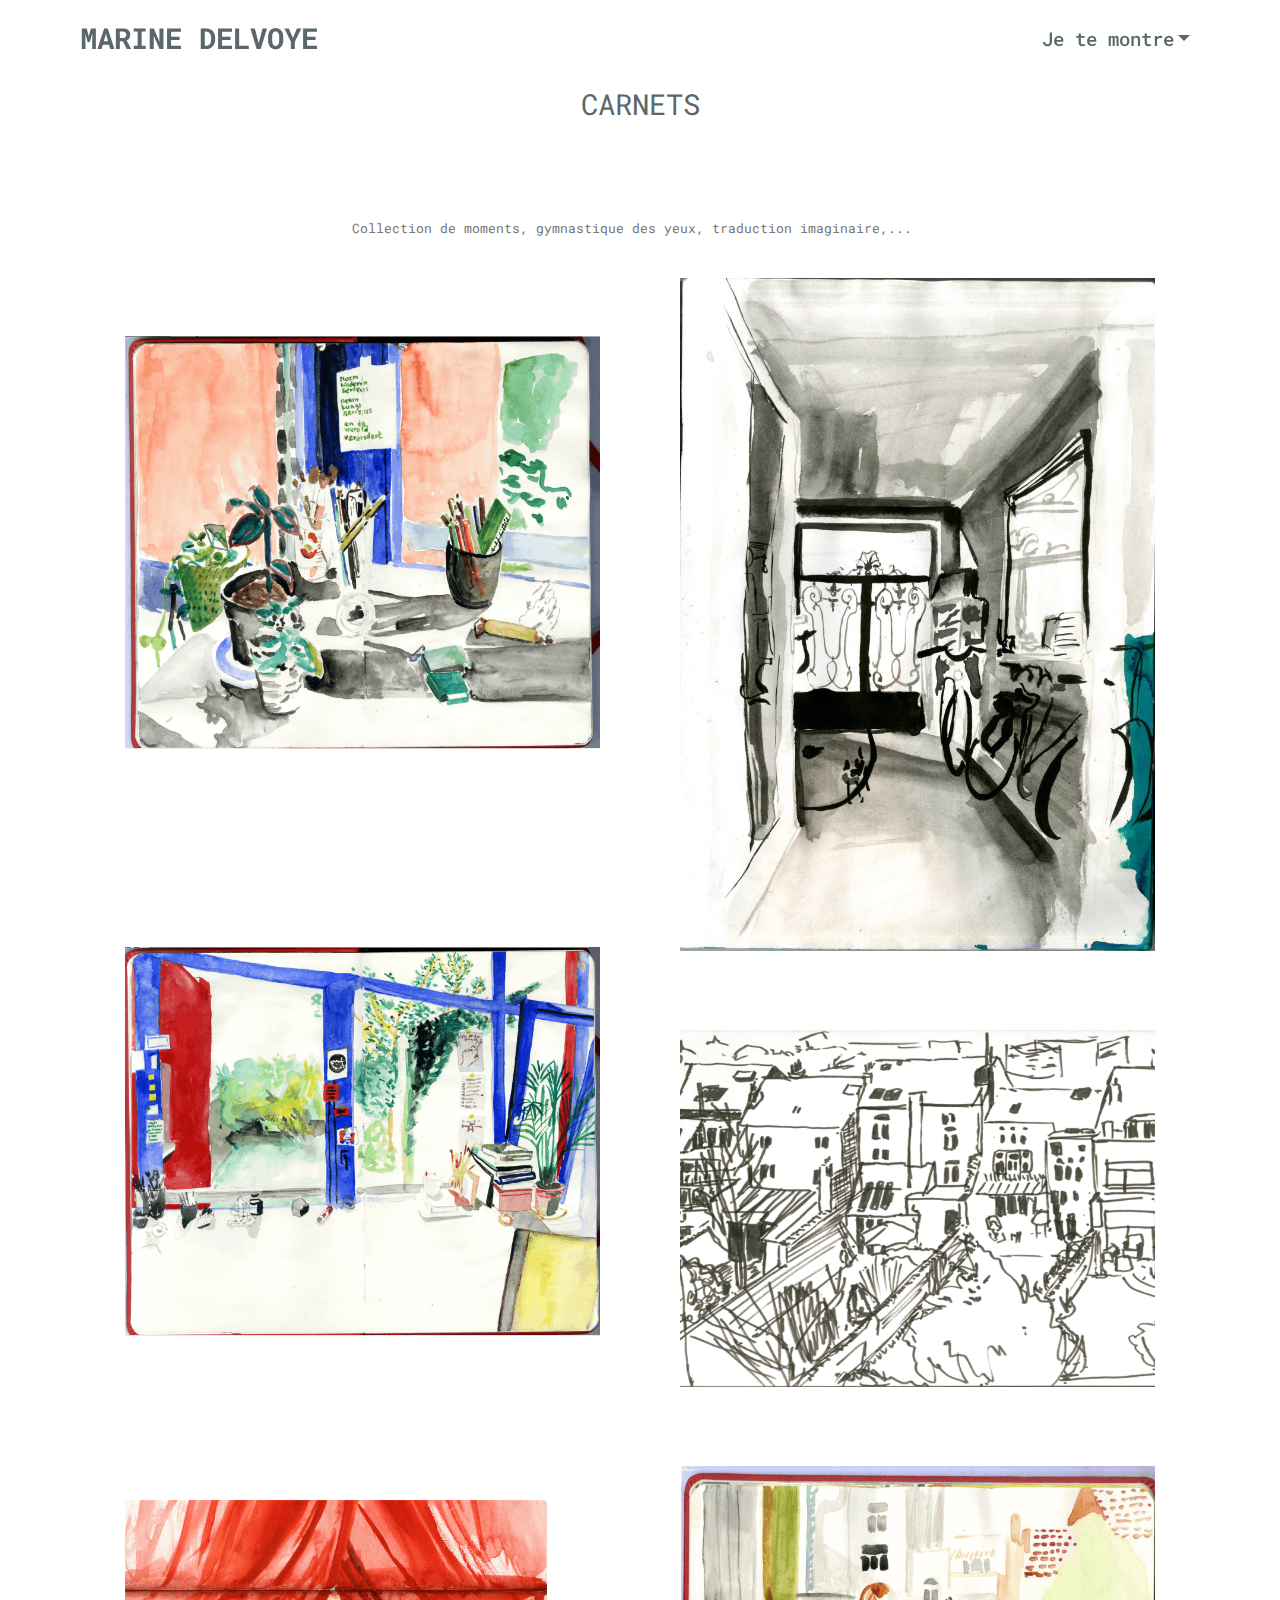
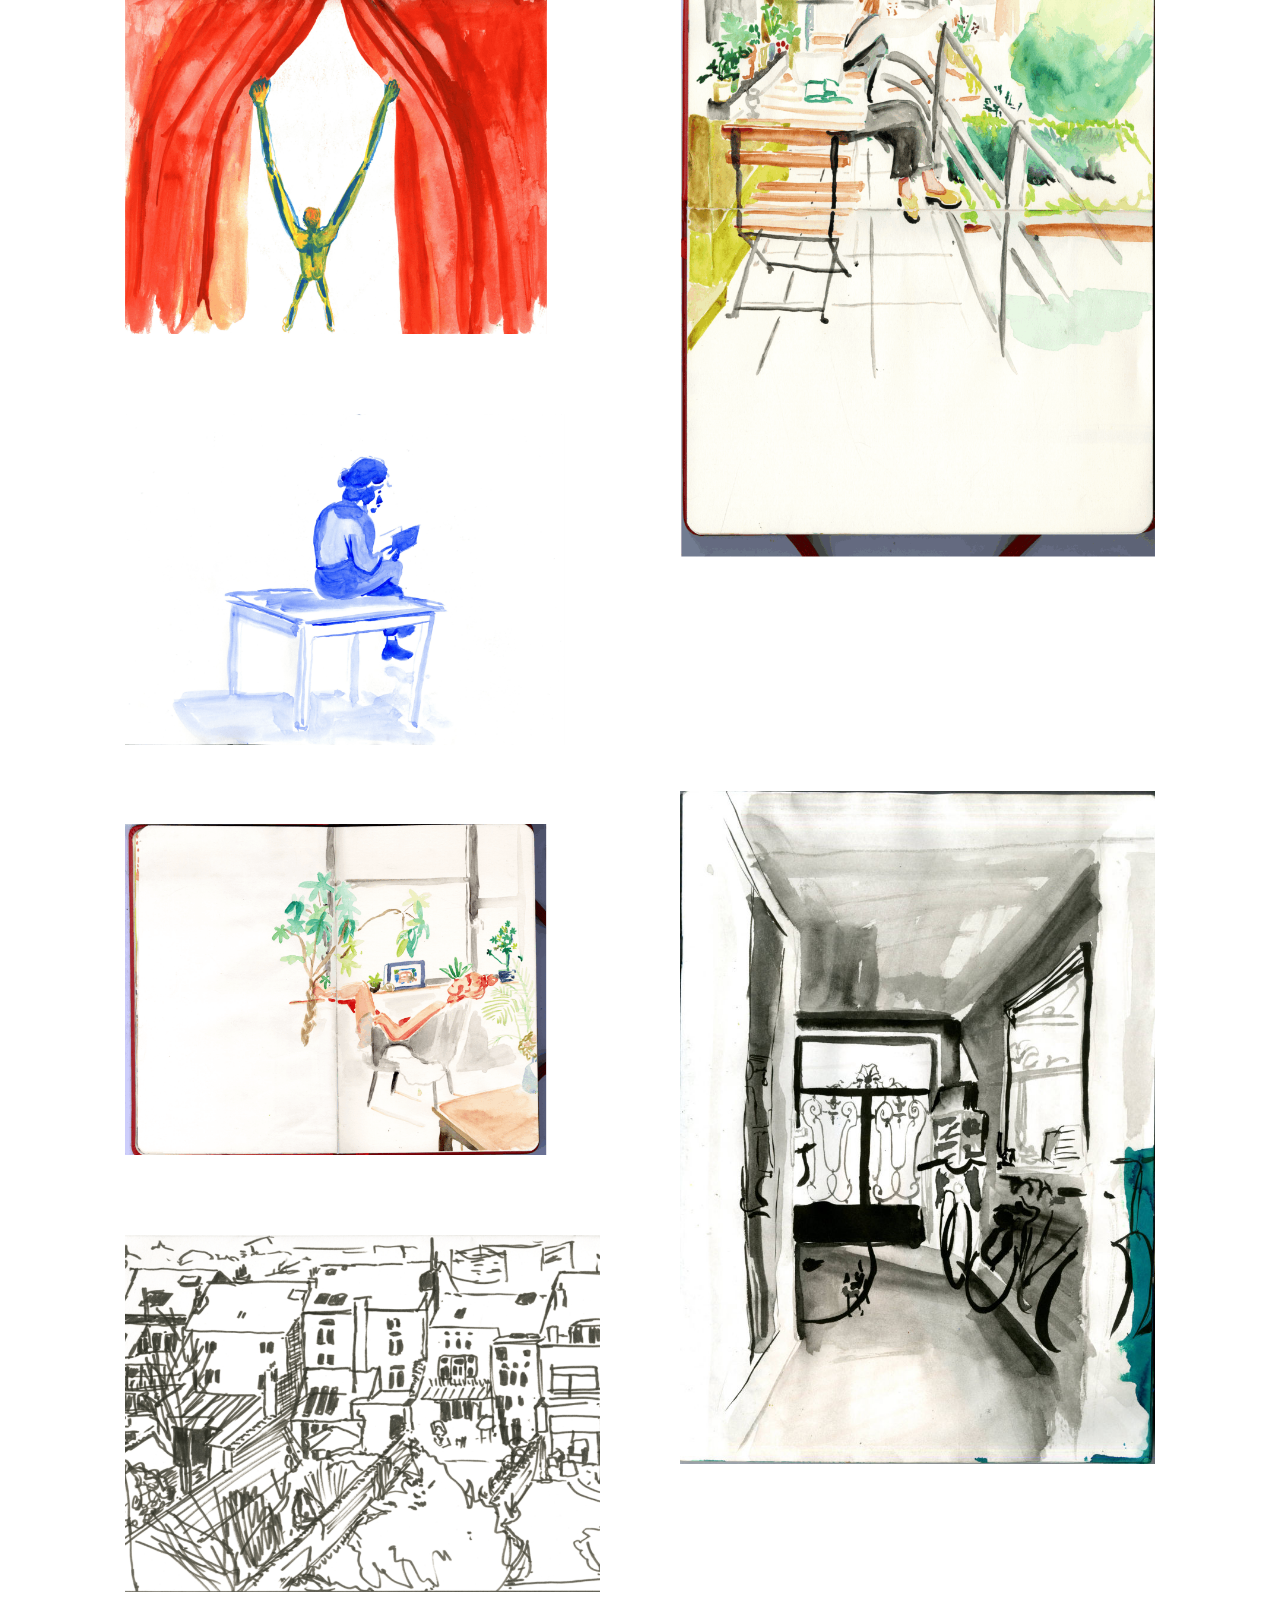
==== commit f02936c9: "create github pages" ====
--- a/carnets.html
+++ b/carnets.html
@@ -53,7 +53,7 @@
     </nav>
 </section>
 
-<section class="engine"><a href="https://mobirise.info/x">css templates</a></section><section class="mbr-section content5 cid-r95pR6ibnv" id="content5-t">
+<section class="engine"><a href="https://mobirise.info/j">website templates</a></section><section class="mbr-section content5 cid-r95pR6ibnv" id="content5-t">
 
     
 
